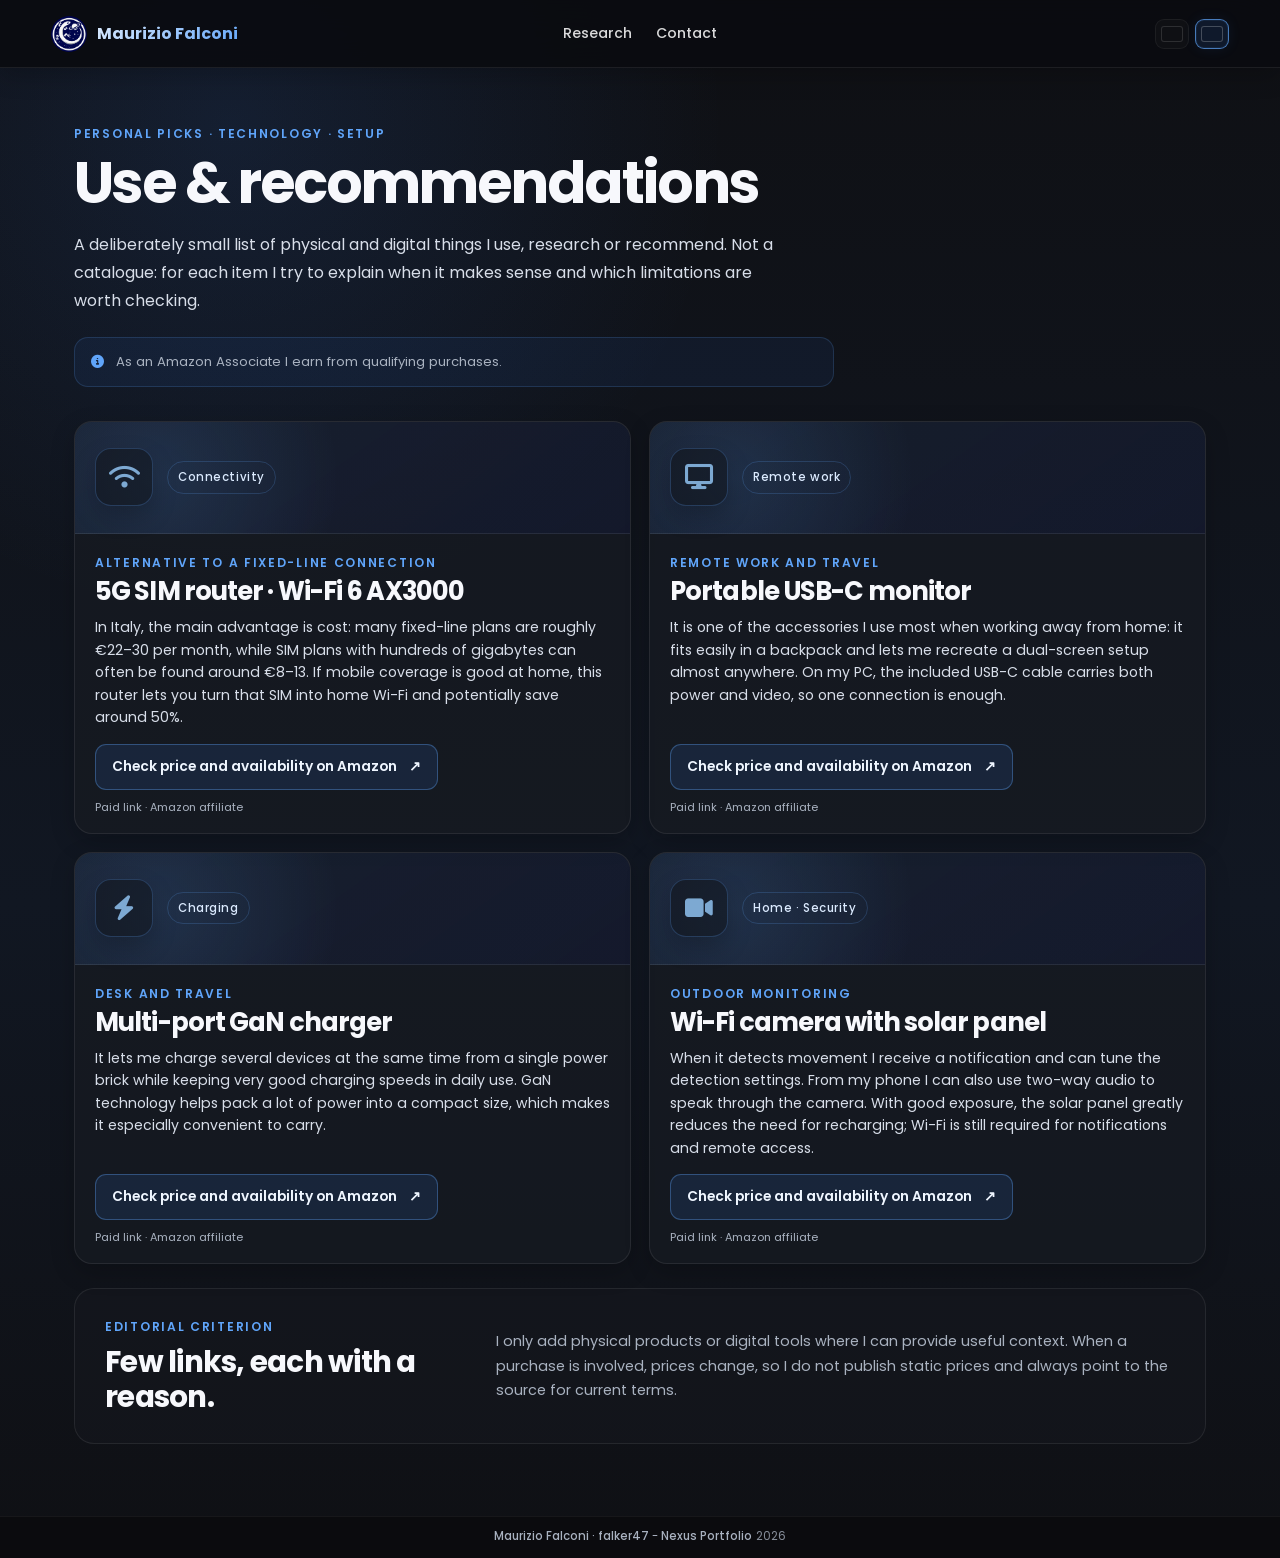
==== consigli.html @ a7da0119 "Simplify primary navigation in consigli.html" ====
<!doctype html>
<html lang="it">
  <head>
    <meta charset="UTF-8" />
    <meta name="viewport" content="width=device-width, initial-scale=1.0" />
    <title>Cosa utilizzo e consiglio — Maurizio Falconi (falker47)</title>
    <meta
      name="description"
      content="Una selezione personale di tecnologia e prodotti che trovo interessanti, con contesto, limiti e link affiliati Amazon quando indicato."
    />
    <meta name="author" content="Maurizio Falconi (falker47)" />
    <link rel="canonical" href="https://falker47.github.io/Nexus-portfolio/consigli.html" />

    <link rel="stylesheet" href="style.css?v=20261003-footer-centered-v2" />
    <link rel="stylesheet" href="consigli.css?v=20261001-copy-compact-v3" />

    <link
      href="https://i.postimg.cc/rmCxjswj/main-falker-logo-gecko-transparent-minimal.png"
      rel="icon"
    />

    <meta property="og:type" content="website" />
    <meta property="og:site_name" content="Nexus Portfolio" />
    <meta property="og:title" content="Cosa utilizzo e consiglio — Maurizio Falconi (falker47)" />
    <meta
      property="og:description"
      content="Una piccola selezione personale di tecnologia e prodotti, con il contesto per capire quando hanno senso."
    />
    <meta property="og:url" content="https://falker47.github.io/Nexus-portfolio/consigli.html" />
    <meta
      property="og:image"
      content="https://i.postimg.cc/KY9JyDdC/main-falker-logo-gecko-circle-night-blue-2.png"
    />
    <meta name="twitter:card" content="summary_large_image" />
    <meta name="twitter:title" content="Uso & consiglio — Maurizio Falconi (falker47)" />
    <meta
      name="twitter:description"
      content="Una piccola selezione personale di tecnologia e prodotti, con il contesto per capire quando hanno senso."
    />
    <meta
      name="twitter:image"
      content="https://i.postimg.cc/KY9JyDdC/main-falker-logo-gecko-circle-night-blue-2.png"
    />

    <link rel="preconnect" href="https://fonts.googleapis.com" />
    <link rel="preconnect" href="https://fonts.gstatic.com" crossorigin />
    <link
      href="https://fonts.googleapis.com/css2?family=Poppins:ital,wght@0,300;0,400;0,500;0,600;1,400&display=swap"
      rel="stylesheet"
    />
    <link
      rel="stylesheet"
      href="https://cdnjs.cloudflare.com/ajax/libs/font-awesome/6.4.0/css/all.min.css"
      crossorigin="anonymous"
      referrerpolicy="no-referrer"
    />
  </head>

  <body class="recommendations-page">
    <div class="scroll-progress"></div>

    <nav class="navbar" aria-label="Navigazione principale">
      <a class="logo" href="index.html#hero" aria-label="Maurizio Falconi — Home">
        <img src="assets/branding/falkerlogo.png" alt="" class="logo-img" />
        <span>Maurizio Falconi</span>
      </a>

      <ul class="nav-links" id="primary-nav">
        <li><a href="research.html" data-i18n="navResearch">Ricerca</a></li>
        <li><a href="index.html#contact" data-i18n="navContact">Contatti</a></li>
      </ul>

      <div class="nav-actions">
        <div class="language-toggle" role="group" aria-label="Language selection">
          <button
            class="lang-option"
            type="button"
            data-lang="it"
            aria-label="Italiano"
            aria-pressed="true"
            title="Italiano"
          >
            <span class="lang-flag lang-flag--it" aria-hidden="true"></span>
          </button>
          <button
            class="lang-option"
            type="button"
            data-lang="en"
            aria-label="English"
            aria-pressed="false"
            title="English"
          >
            <span class="lang-flag lang-flag--en" aria-hidden="true"></span>
          </button>
        </div>

        <button
          class="nav-toggle"
          type="button"
          aria-label="Apri menu"
          aria-controls="primary-nav"
          aria-expanded="false"
        >
          <span></span>
          <span></span>
          <span></span>
        </button>
      </div>
    </nav>

    <main class="recommendations-main">
      <section class="recommendations-intro" aria-labelledby="recommendations-title">
        <p class="recommendations-kicker" data-i18n="recommendationsKicker">
          Scelte personali · Tecnologia · Setup
        </p>
        <h1 id="recommendations-title" data-i18n="recommendationsTitle">Cosa utilizzo e consiglio</h1>
        <p data-i18n="recommendationsIntro">
          Una lista volutamente piccola di cose fisiche e digitali che uso, studio o consiglio.
          Non un catalogo: per ogni elemento provo a spiegare quando ha senso e quali limiti controllare.
        </p>
      </section>

      <aside class="affiliate-disclosure" aria-label="Informativa affiliazione">
        <i class="fas fa-circle-info" aria-hidden="true"></i>
        <p data-i18n="recommendationsDisclosure">
          In qualità di Affiliato Amazon io ricevo un guadagno dagli acquisti idonei.
        </p>
      </aside>

      <section class="recommendations-list" aria-label="Prodotti consigliati">
        <article class="recommendation-card">
          <div class="recommendation-visual" aria-hidden="true">
            <div class="recommendation-visual-icon">
              <i class="fas fa-wifi"></i>
            </div>
            <span class="recommendation-category" data-i18n="recommendationsCategoryConnectivity">
              Connettività
            </span>
          </div>

          <div class="recommendation-content">
            <p class="recommendation-eyebrow" data-i18n="recommendationsRouterEyebrow">
              Alternativa alla linea fissa
            </p>
            <h2 data-i18n="recommendationsRouterTitle">Router 5G con SIM · Wi-Fi 6 AX3000</h2>
            <p class="recommendation-summary" data-i18n="recommendationsRouterSummary">
              In Italia il vantaggio principale è economico: molte offerte di rete fissa stanno nell'ordine
              di 22–30 € al mese, mentre SIM con centinaia di GB si trovano spesso intorno a 8–13 €.
              Se hai una buona copertura mobile in casa, questo router ti permette di trasformare quella SIM
              in Wi-Fi domestico e puntare a un risparmio nell'ordine del 50%.
            </p>

            <div class="recommendation-actions">
              <a class="recommendation-cta" href="https://link.amazon/B01Um942w" target="_blank" rel="sponsored noopener noreferrer">
                <span data-i18n="recommendationsAmazonCta">Controlla prezzo e disponibilità su Amazon</span>
                <span aria-hidden="true">↗</span>
              </a>
              <span class="affiliate-label" data-i18n="recommendationsAffiliateLabel">Link a pagamento · affiliazione Amazon</span>
            </div>
          </div>
        </article>

        <article class="recommendation-card">
          <div class="recommendation-visual" aria-hidden="true">
            <div class="recommendation-visual-icon">
              <i class="fas fa-display"></i>
            </div>
            <span class="recommendation-category" data-i18n="recommendationsCategorySmartWorking">
              Smart working
            </span>
          </div>

          <div class="recommendation-content">
            <p class="recommendation-eyebrow" data-i18n="recommendationsMonitorEyebrow">
              Smart working e viaggi
            </p>
            <h2 data-i18n="recommendationsMonitorTitle">Monitor portatile USB-C</h2>
            <p class="recommendation-summary" data-i18n="recommendationsMonitorSummary">
              È uno degli accessori che uso di più quando lavoro fuori casa: entra facilmente nello zaino
              e permette di ricreare un setup a doppio schermo quasi ovunque. Sul mio PC il cavo USB-C
              incluso porta insieme alimentazione e segnale video, quindi basta un solo collegamento.
            </p>

            <div class="recommendation-actions">
              <a class="recommendation-cta" href="https://link.amazon/B0cuqIZyw" target="_blank" rel="sponsored noopener noreferrer">
                <span data-i18n="recommendationsAmazonCta">Controlla prezzo e disponibilità su Amazon</span>
                <span aria-hidden="true">↗</span>
              </a>
              <span class="affiliate-label" data-i18n="recommendationsAffiliateLabel">Link a pagamento · affiliazione Amazon</span>
            </div>
          </div>
        </article>

        <article class="recommendation-card">
          <div class="recommendation-visual" aria-hidden="true">
            <div class="recommendation-visual-icon">
              <i class="fas fa-bolt"></i>
            </div>
            <span class="recommendation-category" data-i18n="recommendationsCategoryCharging">
              Ricarica
            </span>
          </div>

          <div class="recommendation-content">
            <p class="recommendation-eyebrow" data-i18n="recommendationsChargerEyebrow">
              Scrivania e viaggi
            </p>
            <h2 data-i18n="recommendationsChargerTitle">Caricatore multiplo GaN</h2>
            <p class="recommendation-summary" data-i18n="recommendationsChargerSummary">
              Mi permette di caricare più dispositivi contemporaneamente con un solo alimentatore e,
              nell'uso quotidiano, mantiene velocità di ricarica molto buone. La tecnologia GaN aiuta
              a concentrare molta potenza in dimensioni contenute, quindi è particolarmente comodo da portare.
            </p>

            <div class="recommendation-actions">
              <a class="recommendation-cta" href="https://link.amazon/B04ikrTOS" target="_blank" rel="sponsored noopener noreferrer">
                <span data-i18n="recommendationsAmazonCta">Controlla prezzo e disponibilità su Amazon</span>
                <span aria-hidden="true">↗</span>
              </a>
              <span class="affiliate-label" data-i18n="recommendationsAffiliateLabel">Link a pagamento · affiliazione Amazon</span>
            </div>
          </div>
        </article>

        <article class="recommendation-card">
          <div class="recommendation-visual" aria-hidden="true">
            <div class="recommendation-visual-icon">
              <i class="fas fa-video"></i>
            </div>
            <span class="recommendation-category" data-i18n="recommendationsCategoryHomeSecurity">
              Casa · Sicurezza
            </span>
          </div>

          <div class="recommendation-content">
            <p class="recommendation-eyebrow" data-i18n="recommendationsCameraEyebrow">
              Monitoraggio esterno
            </p>
            <h2 data-i18n="recommendationsCameraTitle">Telecamera Wi-Fi con pannello solare</h2>
            <p class="recommendation-summary" data-i18n="recommendationsCameraSummary">
              Al rilevamento di un movimento ricevo una notifica e posso configurare i parametri di rilevazione.
              Dallo smartphone posso anche usare l'audio bidirezionale per parlare attraverso la telecamera.
              Con buona esposizione, il pannello solare riduce molto la necessità di ricariche; per notifiche
              e controllo remoto serve comunque il Wi-Fi.
            </p>

            <div class="recommendation-actions">
              <a class="recommendation-cta" href="https://link.amazon/B0h5EUEl1" target="_blank" rel="sponsored noopener noreferrer">
                <span data-i18n="recommendationsAmazonCta">Controlla prezzo e disponibilità su Amazon</span>
                <span aria-hidden="true">↗</span>
              </a>
              <span class="affiliate-label" data-i18n="recommendationsAffiliateLabel">Link a pagamento · affiliazione Amazon</span>
            </div>
          </div>
        </article>
      </section>

      <section class="recommendations-principles" aria-labelledby="principles-title">
        <div>
          <p class="recommendations-kicker" data-i18n="recommendationsPrinciplesKicker">
            Criterio editoriale
          </p>
          <h2 id="principles-title" data-i18n="recommendationsPrinciplesTitle">
            Pochi link, con un motivo.
          </h2>
        </div>
        <p data-i18n="recommendationsPrinciplesText">
          Inserisco qui solo prodotti fisici o strumenti digitali sui quali posso aggiungere un contesto utile.
          Quando si tratta di acquisti, i prezzi cambiano: per questo non pubblico prezzi statici e rimando
          sempre alla fonte per condizioni aggiornate.
        </p>
      </section>
    </main>

    <!-- Footer -->
    <!-- Footer -->
    <footer class="site-footer">
      <p>
        <a href="https://falker47.github.io/" rel="author">
          <span data-i18n="footerName">Maurizio Falconi</span> · falker47
        </a>
        <span class="footer-separator" aria-hidden="true">&nbsp;-&nbsp;</span>
        <a href="https://falker47.github.io/Nexus-portfolio/">Nexus Portfolio</a>
        <span id="currentYear"></span>
      </p>
    </footer>

    <button class="back-to-top" aria-label="Torna su">
      <i class="fas fa-arrow-up"></i>
    </button>

    <script src="js/translations.js?v=20261001-router-savings-v4"></script>
    <script src="script.js?v=20261003-shared-language-v1"></script>
  </body>
</html>
---- style.css ----
/* ===== Design System Variables ===== */
:root {
  /* Brand */
  --brand-navy: #101a6b;
  --primary: #3b82f6;
  --primary-light: #60a5fa;
  --primary-soft: #93c5fd;
  --primary-dark: #101a6b;
  --accent: #93c5fd;

  /* Surfaces */
  --bg-dark: #0f1014;
  --bg-card: #171a21;
  --bg-card-hover: #202630;
  --bg-elevated: #141820;
  --bg-soft: #1b2029;
  --border-subtle: rgba(255, 255, 255, 0.08);
  --border-accent: rgba(59, 130, 246, 0.22);

  /* Type */
  --text-light: #f7f8fc;
  --text-body: #d8dee9;
  --text-muted: #a9b2c0;
  --font-size-display: clamp(2.4rem, 5vw, 3.6rem);
  --font-size-section-title: clamp(2.05rem, 3.6vw, 2.6rem);
  --font-size-body: 1rem;
  --font-size-small: 0.88rem;

  /* Layout */
  --content-max: 1180px;
  --section-space-y: clamp(48px, 6vw, 72px);
  --section-space-x: clamp(16px, 3vw, 24px);
  --radius-sm: 8px;
  --radius-md: 14px;
  --radius-lg: 20px;

  /* Depth */
  --shadow-sm: 0 8px 24px rgba(0, 0, 0, 0.2);
  --shadow-lg: 0 18px 50px rgba(0, 0, 0, 0.28);
  --glow-accent: 0 12px 34px rgba(59, 130, 246, 0.24);

  --transition-base: 0.25s ease;
  --transition-smooth: 0.35s cubic-bezier(0.4, 0, 0.2, 1);
}

/* Reset di base */
* {
  margin: 0;
  padding: 0;
  box-sizing: border-box;
}

html {
  scroll-behavior: smooth;
}

body {
  font-family: "Poppins", sans-serif;
  font-size: var(--font-size-body);
  line-height: 1.6;
  background: var(--bg-dark);
  color: var(--text-body);
  overflow-x: hidden;
}

a {
  text-decoration: none;
  color: inherit;
}

/* ===== Scroll Progress Bar ===== */
.scroll-progress {
  position: fixed;
  top: 0;
  left: 0;
  width: 0%;
  height: 3px;
  background: linear-gradient(90deg, var(--primary), var(--accent));
  z-index: 9999;
  transition: width 0.1s linear;
}

/* ===== Back to Top Button ===== */
.back-to-top {
  position: fixed;
  bottom: 30px;
  right: 30px;
  width: 50px;
  height: 50px;
  background: linear-gradient(135deg, #294a78, #355f8f);
  border: none;
  border-radius: 50%;
  color: white;
  font-size: 1.5rem;
  cursor: pointer;
  opacity: 0;
  visibility: hidden;
  transform: translateY(20px);
  transition: all var(--transition-smooth);
  z-index: 1000;
  box-shadow: var(--shadow-lg);
}

.back-to-top.visible {
  opacity: 1;
  visibility: visible;
  transform: translateY(0);
}

.back-to-top:hover {
  transform: translateY(-5px) scale(1.1);
  box-shadow: 0 12px 34px rgba(53, 95, 143, 0.38);
}

/* ===== Navbar with Glassmorphism ===== */
.navbar {
  width: 100%;
  display: flex;
  align-items: center;
  padding: 15px 30px;
  background: rgba(10, 10, 10, 0.85);
  backdrop-filter: blur(25px);
  -webkit-backdrop-filter: blur(25px);
  border-bottom: 1px solid rgba(59, 130, 246, 0.2);
  box-shadow: 0 4px 30px rgba(0, 0, 0, 0.3);
  position: fixed;
  z-index: 1000;
  transition: all var(--transition-base);
}

.navbar .logo {
  flex: 0 0 auto;
  margin-right: 30px;
  font-size: 1.3rem;
  font-weight: 700;
  background: linear-gradient(135deg, #fff, var(--primary-light));
  -webkit-background-clip: text;
  background-clip: text;
  -webkit-text-fill-color: transparent;
  display: flex;
  align-items: center;
  gap: 10px;
}

.navbar ul {
  flex: 1;
  list-style: none;
  display: flex;
  justify-content: center;
  gap: 8px;
}

.navbar ul li {
  margin: 0 8px;
}

.navbar ul li a {
  color: rgba(255, 255, 255, 0.85);
  font-weight: 500;
  font-size: 0.95rem;
  padding: 8px 12px;
  border-radius: 8px;
  transition: all 0.3s ease;
  position: relative;
}

.navbar ul li a::after {
  content: "";
  position: absolute;
  bottom: 0;
  left: 50%;
  width: 0;
  height: 2px;
  background: var(--primary);
  transition: all 0.3s ease;
  transform: translateX(-50%);
}

.navbar ul li a:hover {
  color: #fff;
  background: rgba(59, 130, 246, 0.1);
}

.navbar ul li a:hover::after {
  width: 60%;
}

/* ===== Hero Section Enhanced ===== */
.hero {
  position: relative;
  height: 100vh;
  overflow: hidden;
  /* Poster come sfondo immediato mentre il video carica */
  background: url("assets/hero/poster.webp") center center / cover no-repeat;
  background-color: #121212;
  /* Fallback color */
  z-index: 0;
}

#hero-video {
  position: absolute;
  top: 50%;
  left: 50%;
  min-width: 100%;
  min-height: 100%;
  width: auto;
  height: auto;
  transform: translate(-50%, -50%);
  z-index: 1;
  transition: opacity 0.5s ease;
}

#hero-video.video-loading {
  opacity: 0;
}

#hero-video.video-fading {
  opacity: 0.7;
}

.hero-overlay {
  position: absolute;
  top: 0;
  left: 0;
  width: 100%;
  height: 100%;
  background: rgba(0, 0, 0, 0.5);
  /* Filtro scuro */
  z-index: 2;
  /* Overlay sopra il video */
}

.hero-content {
  margin-top: 20px;
  position: relative;
  z-index: 3;
  display: flex;
  flex-direction: column;
  justify-content: center;
  align-items: center;
  text-align: center;
  height: 100%;
  color: #fff;
  padding: 0 20px;
}

.hero-card {
  background: rgba(0, 0, 0, 0.75);
  padding: 5px 40px;
  padding-bottom: 30px;
  border-radius: 10px;
  display: flex;
  flex-direction: column;
  align-items: center;
  text-align: center;
  box-shadow: 0 4px 8px rgba(0, 0, 0, 0.3);
  max-width: 80%;
  margin: 0 auto;
}

.hero h1 {
  font-size: 3rem;
  margin-bottom: 20px;
}

.hero p {
  font-size: 1.2rem;
  max-width: 600px;
  margin-bottom: 30px;
}

/* Sezione About Me - Enhanced */
.about {
  padding: 80px 20px;
  background: linear-gradient(135deg, #050505, #10182a);
  display: flex;
  justify-content: center;
  align-items: center;
}

.about-card {
  background: rgba(8, 8, 12, 0.9);
  backdrop-filter: blur(20px);
  border: 1px solid rgba(59, 130, 246, 0.15);
  border-radius: 20px;
  padding: 50px 40px;
  max-width: 700px;
  text-align: center;
  position: relative;
  overflow: hidden;
}

/* Animated gradient border */
.about-card::before {
  content: "";
  position: absolute;
  inset: -2px;
  background: linear-gradient(
    135deg,
    var(--primary),
    var(--accent),
    var(--primary)
  );
  background-size: 200% 200%;
  animation: gradientShift 4s ease infinite;
  border-radius: 22px;
  z-index: -1;
  opacity: 0.3;
}

/* Profile Photo */
.about-photo {
  width: 150px;
  height: 150px;
  border-radius: 50%;
  object-fit: cover;
  border: 3px solid rgba(59, 130, 246, 0.5);
  box-shadow: 0 0 30px rgba(59, 130, 246, 0.3);
  margin-bottom: 25px;
  transition: all 0.4s ease;
}

.about-photo:hover {
  transform: scale(1.05);
  box-shadow: 0 0 50px rgba(59, 130, 246, 0.5);
  border-color: var(--accent);
}

.about-card h2 {
  font-size: 2.2rem;
  margin-bottom: 25px;
  color: #fff;
}

.about-content p {
  font-size: 1.1rem;
  line-height: 1.8;
  color: var(--text-muted);
  margin-bottom: 15px;
}

.about-quote {
  font-style: italic;
  position: relative;
  padding: 20px 30px;
  background: rgba(59, 130, 246, 0.05);
  border-left: 3px solid var(--primary);
  border-radius: 0 10px 10px 0;
  margin: 25px 0 !important;
}

.about-cta {
  font-size: 1.3rem !important;
  font-weight: 600;
  color: var(--text-light) !important;
  margin-top: 20px !important;
}

/* Contact section: return to the darker alternating surface after Certifications. */
.contact {
  padding: 30px 20px 44px;
  background: linear-gradient(180deg, #0f1014 0%, #111722 100%);
  border-top: 1px solid rgba(255, 255, 255, 0.035);
  color: #ddd;
  text-align: center;
}

/* Sezione Progetti */
.projects {
  padding: 60px 20px;
  max-width: 1200px;
  margin: 0 auto;
}

.projects h2 {
  text-align: center;
  margin-bottom: 40px;
  font-size: 3.5rem;
  color: #fff;
}

.project-grid {
  display: grid;
  grid-template-columns: repeat(auto-fit, minmax(280px, 1fr));
  gap: 30px;
}

.project-card {
  background: var(--bg-card);
  border: 1px solid rgba(59, 130, 246, 0.1);
  border-radius: 10px;
  overflow: hidden;
  box-shadow: 0 4px 8px rgba(0, 0, 0, 0.3);
  transition: all 0.4s ease-out;
  display: flex;
  flex-direction: column;
  justify-content: space-between;
  height: 100%;
  position: relative;
}

.project-card:hover {
  transform: translateY(-10px);
  box-shadow: var(--shadow-lg);
  border-color: rgba(59, 130, 246, 0.3);
}

.project-card img {
  width: 100%;
  height: auto;
  aspect-ratio: 3/2;
  /* Proporzione compatibile con 1152 × 768 */
  object-fit: contain;
}

.project-card .card-content {
  padding: 20px;
  color: #ddd;
}

.project-card .card-content h3 {
  margin-bottom: 10px;
}

.project-card .card-content p {
  font-size: 0.9rem;
  margin-bottom: 15px;
}

.project-card .card-content a {
  display: inline-block;
  background: #2563eb;
  color: #fff;
  padding: 8px 15px;
  border-radius: 5px;
  font-weight: 500;
  transition: background 0.3s ease;
}

.project-card .card-content a:hover {
  background: #60a5fa;
}

.contact h2 {
  font-size: 2.5rem;
  margin-bottom: 40px;
}

.contact-mail-container {
  display: flex;
  justify-content: center;
  margin-bottom: 18px;
}

.contact-mail {
  display: inline-flex;
  align-items: center;
  gap: 10px;
  margin: 5px;
  background: linear-gradient(135deg, #294a78, #355f8f);
  border: 1px solid rgba(147, 197, 253, 0.16);
  padding: 20px 30px;
  border-radius: 40px;
  font-size: 1.1rem;
  font-weight: 600;
  text-decoration: none;
  color: #fff;
  transition:
    background 0.3s ease,
    transform 0.3s ease;
}

.contact-mail i {
  font-size: 1.8rem;
}

.contact-mail:hover {
  background: linear-gradient(135deg, #355f8f, #4778a7);
  transform: scale(1.03);
}

.contact-recommendations-container {
  display: flex;
  justify-content: center;
  margin: 18px 0 0;
}

.contact-recommendations {
  display: inline-flex;
  align-items: center;
  gap: 9px;
  min-height: 40px;
  padding: 8px 14px;
  border: 1px solid rgba(147, 197, 253, 0.18);
  border-radius: 999px;
  background: rgba(53, 95, 143, 0.16);
  color: #dbeafe;
  font-size: 0.82rem;
  font-weight: 500;
  transition:
    background 0.25s ease,
    border-color 0.25s ease,
    transform 0.25s ease;
}

.contact-recommendations i {
  color: #93b7dc;
  font-size: 0.9rem;
}

.contact-recommendations:hover {
  transform: translateY(-1px);
  border-color: rgba(147, 197, 253, 0.32);
  background: rgba(53, 95, 143, 0.24);
}

.contact-socials {
  display: flex;
  flex-wrap: wrap;
  justify-content: center;
  gap: 20px;
}

.contact-social {
  display: inline-flex;
  align-items: center;
  justify-content: center;
  background: rgba(255, 255, 255, 0.1);
  padding: 15px;
  border-radius: 50%;
  text-decoration: none;
  color: #fff;
  transition:
    background 0.3s ease,
    transform 0.3s ease;
  font-size: 1.8rem;
}

.contact-social:hover {
  background: rgba(255, 255, 255, 0.2);
  transform: scale(1.1);
}

/* Footer */
footer {
  text-align: center;
  padding: 20px;
  background: #222;
  color: #bbb;
}

/* Logo immagine circolare */
.logo-img {
  width: 50px;
  height: 50px;
  border-radius: 50%;
  object-fit: cover;
  margin-right: 10px;
  vertical-align: middle;
}


@media (max-width: 768px) {
  .hero h1 {
    font-size: 2.5rem;
  }
}

.project-card .card-content {
  flex-grow: 1;
  display: flex;
  flex-direction: column;
  justify-content: space-between;
}

.button-row {
  display: flex !important;
  gap: 10px !important;
  /* Spazio orizzontale tra i due bottoni */
  margin-top: 10px !important;
}

/* Se vuoi uniformare lo stile dei bottoni, puoi aggiungere regole extra */
.button-row a {
  display: inline-flex !important;
  flex: 1 !important;
  /* Entrambi i link occuperanno la stessa larghezza */
  align-items: center !important;
  justify-content: space-between !important;
  /* Testo a sinistra, icona a destra */
  column-gap: 8px !important;
}

.button-row .button-icon {
  flex: 0 0 auto;
}

footer a {
  color: #fff;
  text-decoration: none;
  transition: color 0.3s ease;
}

footer a:hover {
  color: rgb(96, 165, 250);
  /* Hover: blu */
}


/* ===== Language selector ===== */
.language-toggle {
  flex: none !important;
  display: flex;
  align-items: center;
  justify-content: center;
  gap: 6px;
  margin: 0 !important;
}

.lang-option {
  width: 34px;
  height: 30px;
  padding: 0;
  display: inline-flex;
  align-items: center;
  justify-content: center;
  border: 1px solid rgba(255, 255, 255, 0.1);
  border-radius: 9px;
  background: rgba(255, 255, 255, 0.035);
  opacity: 0.58;
  cursor: pointer;
  transition:
    opacity var(--transition-base),
    border-color var(--transition-base),
    background var(--transition-base),
    box-shadow var(--transition-base),
    transform var(--transition-base);
}

.lang-option:hover {
  opacity: 0.9;
  border-color: rgba(96, 165, 250, 0.3);
  background: rgba(59, 130, 246, 0.07);
}

.lang-option[aria-pressed="true"] {
  opacity: 1;
  border-color: rgba(96, 165, 250, 0.7);
  background: rgba(59, 130, 246, 0.12);
  box-shadow:
    inset 0 0 0 1px rgba(96, 165, 250, 0.08),
    0 0 14px rgba(59, 130, 246, 0.09);
}

.lang-option:active {
  transform: scale(0.96);
}

.lang-option:focus-visible {
  outline: 2px solid var(--primary-light);
  outline-offset: 2px;
}

.lang-flag {
  width: 20px;
  height: 14px;
  display: block;
  border-radius: 2px;
  background-position: center;
  background-repeat: no-repeat;
  background-size: cover;
  box-shadow: 0 0 0 1px rgba(255, 255, 255, 0.22);
}

.lang-flag--it {
  background-image: url("https://flagcdn.com/h20/it.png");
}

.lang-flag--en {
  background-image: url("https://flagcdn.com/h20/gb.png");
}

/* Sezione Certificazioni */
.certifications {
  padding: 48px 20px 68px;
  background: linear-gradient(180deg, var(--bg-elevated), #151a24);
  color: #ddd;
  text-align: center;
}

.certifications-container {
  max-width: 1240px;
  margin: 0 auto;
}

.certifications h2 {
  font-size: 2.5rem;
  margin-bottom: 28px;
  color: #fff;
}

.certification-list {
  display: grid;
  grid-template-columns: repeat(4, minmax(0, 1fr));
  gap: 24px;
  width: 100%;
  align-items: stretch;
}

.certification-item {
  min-width: 0;
}

.certification-item.is-collapsed {
  display: none;
}

.certification-card {
  height: 100%;
  min-width: 0;
  overflow: hidden;
  display: flex;
  flex-direction: column;
  align-items: stretch;
  background: var(--bg-card);
  border: 1px solid var(--border-subtle);
  border-radius: 14px;
  box-shadow: var(--shadow-sm);
  transition:
    transform 0.25s ease,
    box-shadow 0.25s ease,
    border-color 0.25s ease;
}

.certification-card:hover {
  transform: translateY(-4px);
  border-color: rgba(96, 165, 250, 0.35);
  box-shadow: var(--glow-accent);
}

.cert-thumb-link {
  display: flex;
  width: 100%;
  aspect-ratio: 4 / 3;
  align-items: center;
  justify-content: center;
  overflow: hidden;
  background: #fff;
}

.cert-thumb {
  width: 100%;
  height: 100%;
  object-fit: contain;
  cursor: zoom-in;
  transition: transform 0.25s ease;
}

.cert-thumb-link:hover .cert-thumb {
  transform: scale(1.015);
}

.cert-info {
  flex: 1;
  padding: 14px 16px 16px;
  text-align: center;
}

.cert-info h3 {
  margin: 0 0 8px;
  min-height: 2.7em;
  display: -webkit-box;
  overflow: hidden;
  -webkit-box-orient: vertical;
  -webkit-line-clamp: 2;
  font-size: 1rem;
  line-height: 1.35;
}

.cert-info p {
  margin: 0;
  color: var(--text-muted);
  font-size: 0.84rem;
  line-height: 1.35;
}

/* Boundary reveal V5: keep the lightweight seam-anchored control,
   with a more visible arrow and slightly more breathing room above the boundary. */
.projects,
.certifications {
  position: relative;
}

.section-toggle-wrap {
  position: absolute;
  z-index: 8;
  isolation: isolate;
  left: 0;
  right: 0;
  bottom: 0;
  height: 0;
  pointer-events: none;
}

.section-toggle-wrap[hidden] {
  display: none !important;
}

/* The veil is darkest exactly at the background transition and dissolves upward. */
.section-toggle-wrap::before {
  content: "";
  position: absolute;
  z-index: 0;
  left: 50%;
  bottom: 0;
  width: 100vw;
  height: 86px;
  transform: translateX(-50%);
  background: linear-gradient(
    to top,
    rgba(0, 0, 0, 0.58) 0%,
    rgba(0, 0, 0, 0.42) 24%,
    rgba(0, 0, 0, 0.20) 52%,
    rgba(0, 0, 0, 0.07) 72%,
    rgba(0, 0, 0, 0) 100%
  );
  pointer-events: none;
  transition: opacity 0.25s ease;
}

/* Reintroduce the softer, original-style central shadow without detaching it
   from the seam: the radial origin is the section boundary itself. */
.section-toggle-wrap::after {
  content: "";
  position: absolute;
  z-index: 0;
  left: 50%;
  bottom: 0;
  width: min(92vw, 560px);
  height: 76px;
  transform: translateX(-50%);
  background: radial-gradient(
    ellipse at center bottom,
    rgba(0, 0, 0, 0.58) 0%,
    rgba(0, 0, 0, 0.40) 30%,
    rgba(0, 0, 0, 0.18) 56%,
    rgba(0, 0, 0, 0) 80%
  );
  filter: blur(10px);
  pointer-events: none;
  transition: opacity 0.25s ease;
}

.section-toggle-wrap.is-expanded::before,
.section-toggle-wrap.is-expanded::after {
  opacity: 0.62;
}

/* Keep the control visually close to the pre-chat version:
   no pill, no border, no filled background. It floats just above the seam. */
.section-toggle {
  position: absolute;
  z-index: 2;
  left: 50%;
  bottom: -10px;
  transform: translateX(-50%);
  pointer-events: auto;
  display: inline-flex;
  flex-direction: column;
  align-items: center;
  justify-content: center;
  gap: 5px;
  min-height: 52px;
  padding: 5px 18px 1px;
  border: 0;
  border-radius: 0;
  background: transparent;
  color: rgba(247, 248, 252, 0.9);
  font: inherit;
  font-size: 0.82rem;
  font-weight: 500;
  line-height: 1.15;
  white-space: nowrap;
  cursor: pointer;
  box-shadow: none;
  text-shadow: 0 2px 14px rgba(0, 0, 0, 0.78);
  transition:
    color 0.2s ease,
    opacity 0.2s ease,
    transform 0.2s ease;
}

.section-toggle:hover {
  background: transparent;
  color: #fff;
  transform: translateX(-50%) translateY(-1px);
  box-shadow: none;
}

.section-toggle:active {
  transform: translateX(-50%) translateY(1px);
}

.section-toggle-label {
  position: relative;
}

.section-toggle-label::after {
  content: "";
  position: absolute;
  left: 50%;
  right: 50%;
  bottom: -3px;
  height: 1px;
  background: rgba(147, 197, 253, 0.82);
  transition:
    left 0.2s ease,
    right 0.2s ease;
}

.section-toggle:hover .section-toggle-label::after {
  left: 0;
  right: 0;
}

.section-toggle:focus-visible {
  outline: 2px solid var(--primary-light);
  outline-offset: 4px;
  border-radius: 8px;
}

.section-toggle i {
  width: 28px;
  height: 20px;
  display: inline-flex;
  align-items: center;
  justify-content: center;
  flex: 0 0 auto;
  margin-top: 1px;
  color: var(--primary-light);
  font-size: 1.12rem;
  line-height: 1;
  filter: drop-shadow(0 3px 10px rgba(0, 0, 0, 0.82));
  animation: reveal-arrow-nudge 1.9s ease-in-out infinite;
  transition:
    transform 0.25s ease,
    color 0.2s ease;
}

.section-toggle.is-expanded {
  color: var(--text-muted);
  text-shadow: none;
}

.section-toggle.is-expanded i {
  transform: rotate(180deg);
  animation: none;
  filter: none;
}

.section-toggle.is-expanded:hover {
  color: var(--primary-light);
}

@keyframes reveal-arrow-nudge {
  0%,
  100% {
    transform: translateY(0);
  }

  50% {
    transform: translateY(3px);
  }
}

@media (prefers-reduced-motion: reduce) {
  .section-toggle i {
    animation: none;
  }
}

@media (max-width: 899px) {
  .certification-list {
    grid-template-columns: repeat(2, minmax(0, 1fr));
    gap: 18px;
  }
}

@media (max-width: 480px) {
  .certifications {
    padding: 44px 16px 68px;
  }

  .certification-list {
    gap: 12px;
  }

  .certification-card {
    border-radius: 12px;
  }

  .cert-info {
    padding: 10px 9px 12px;
  }

  .cert-info h3 {
    margin-bottom: 6px;
    min-height: 2.6em;
    font-size: 0.8rem;
    line-height: 1.3;
  }

  .cert-info p {
    font-size: 0.7rem;
  }

  .section-toggle-wrap::before {
    height: 74px;
  }

  .section-toggle-wrap::after {
    width: min(96vw, 500px);
    height: 66px;
    filter: blur(9px);
  }

  .section-toggle {
    bottom: -10px;
    min-height: 52px;
    padding: 5px 14px 1px;
    font-size: 0.78rem;
  }

  .section-toggle i {
    width: 29px;
    height: 22px;
    font-size: 1.16rem;
  }
}

/* Lightbox Styles */
.cert-modal {
  display: none;
  position: fixed;
  z-index: 2000;
  left: 0;
  top: 0;
  width: 100%;
  height: 100%;
  overflow: auto;
  background-color: rgba(0, 0, 0, 0.8);
}

.cert-modal-content {
  margin: auto;
  display: block;
  max-width: 90%;
  max-height: 90%;
  box-shadow: 0 4px 12px rgba(0, 0, 0, 0.5);
}

.cert-modal-close {
  position: absolute;
  top: 20px;
  right: 35px;
  color: #fff;
  font-size: 40px;
  cursor: pointer;
  transition: color 0.3s;
}

.cert-modal-close:hover {
  color: #bbb;
}

@media (max-width: 900px) {
  .navbar {
    flex-direction: column;
    padding: 10px 15px;
    gap: 8px;
  }

  .navbar .logo {
    width: 100%;
    text-align: center;
    font-size: 1.1rem;
    margin-bottom: 5px;
    justify-content: center;
  }

  .navbar .logo-img {
    width: 30px;
    height: 30px;
  }

  .navbar ul {
    flex-direction: row;
    flex-wrap: wrap;
    width: 100%;
    justify-content: center;
    gap: 4px;
    margin: 0;
  }

  .navbar ul li {
    margin: 0 2px;
  }

  .navbar ul li a {
    font-size: 0.8rem;
    padding: 6px 10px;
    border-radius: 6px;
  }

  .navbar ul li a::after {
    display: none;
    /* Hide underline animation on mobile */
  }

  .language-toggle {
    margin-top: 8px;
    margin-bottom: 0;
  }

  /* Hide "Home" on mobile */
  .navbar ul li:first-child {
    display: none;
  }

  .hero-card {
    margin: auto;
  }
}

/* ===== ENHANCED ANIMATIONS & EFFECTS ===== */

/* Animated Gradient Border for Hero Card */
@keyframes gradientBorder {
  0% {
    background-position: 0% 50%;
  }

  50% {
    background-position: 100% 50%;
  }

  100% {
    background-position: 0% 50%;
  }
}

.hero-card {
  position: relative;
  background: rgba(18, 18, 18, 0.9) !important;
  border: 2px solid transparent;
  background-clip: padding-box !important;
}

.hero-card::before {
  content: "";
  position: absolute;
  inset: -3px;
  z-index: -1;
  border-radius: 12px;
  background: linear-gradient(
    135deg,
    var(--primary),
    var(--accent),
    var(--primary-light),
    var(--primary)
  );
  background-size: 300% 300%;
  animation: gradientBorder 4s ease infinite;
  opacity: 0.8;
}

/* Hero Title Gradient Text */
.hero h1 {
  color: var(--text-light);
  background: linear-gradient(
    135deg,
    var(--text-light),
    var(--primary-light),
    var(--accent)
  );
  background-size: 200% auto;
  -webkit-background-clip: text;
  background-clip: text;
  -webkit-text-fill-color: transparent;
  animation: gradientText 3s ease infinite;
}

@keyframes gradientText {
  0%,
  100% {
    background-position: 0% center;
  }

  50% {
    background-position: 100% center;
  }
}

/* Enhanced Hero CTA Button */
.hero-card > a {
  background: linear-gradient(135deg, var(--primary), var(--accent)) !important;
  position: relative;
  overflow: hidden;
  transition: all var(--transition-smooth) !important;
}

.hero-card > a::before {
  content: "";
  position: absolute;
  top: 0;
  left: -100%;
  width: 100%;
  height: 100%;
  background: linear-gradient(
    90deg,
    transparent,
    rgba(255, 255, 255, 0.2),
    transparent
  );
  transition: left 0.5s ease;
}

.hero-card > a:hover::before {
  left: 100%;
}

.hero-card > a:hover {
  transform: translateY(-3px);
  box-shadow: 0 8px 25px rgba(59, 130, 246, 0.4);
}


/* ===== ENHANCED PROJECT CARDS ===== */

/* Image Container with Overlay */
.project-card .img-container {
  position: relative;
  overflow: hidden;
}

.project-card .img-overlay {
  position: absolute;
  inset: 0;
  background: linear-gradient(
    135deg,
    rgba(59, 130, 246, 0.8),
    rgba(147, 197, 253, 0.8)
  );
  display: flex;
  align-items: center;
  justify-content: center;
  opacity: 0;
  transition:
    opacity 0.4s ease-out,
    transform 0.4s ease-out;
}

.project-card:hover .img-overlay {
  opacity: 1;
}

.project-card .img-overlay i {
  font-size: 3rem;
  color: white;
  transform: scale(0.5);
  transition: transform var(--transition-smooth);
}

.project-card:hover .img-overlay i {
  transform: scale(1);
}

/* Tech Tags with Category Colors */
.tech-tags {
  display: flex;
  flex-wrap: wrap;
  gap: 6px;
  margin-bottom: 12px;
}

.tech-tag {
  padding: 4px 10px;
  border-radius: 20px;
  font-size: 0.75rem;
  font-weight: 500;
  display: inline-flex;
  align-items: center;
  gap: 4px;
}

/* Category: App - Cyan */
.tech-tag.app,
.tech-tag.product,
.tech-tag.webapp {
  background: rgba(6, 182, 212, 0.2);
  color: #22d3ee;
  border: 1px solid rgba(6, 182, 212, 0.4);
}

/* Category: Game - Red */
.tech-tag.game {
  background: rgba(239, 68, 68, 0.18);
  color: #f87171;
  border: 1px solid rgba(239, 68, 68, 0.42);
}

/* Category: Desktop - Blue */
.tech-tag.desktop {
  background: rgba(59, 130, 246, 0.2);
  color: #60a5fa;
  border: 1px solid rgba(59, 130, 246, 0.4);
}

/* Category: Utility - Green */
.tech-tag.utility,
.tech-tag.tool {
  background: rgba(34, 197, 94, 0.18);
  color: #4ade80;
  border: 1px solid rgba(34, 197, 94, 0.42);
}

/* Category: Research - Yellow */
.tech-tag.research {
  background: rgba(234, 179, 8, 0.2);
  color: #facc15;
  border: 1px solid rgba(234, 179, 8, 0.4);
}

/* Category: Finance - Green */
.tech-tag.finance {
  background: rgba(34, 197, 94, 0.2);
  color: #4ade80;
  border: 1px solid rgba(34, 197, 94, 0.4);
}

/* Category: AI - Brand blue */
.tech-tag.ai {
  background: rgba(16, 26, 107, 0.42);
  color: var(--primary-soft);
  border: 1px solid rgba(96, 165, 250, 0.4);
}

/* Technology tags - inherit category color or use default blue */
.tech-tag.tech {
  background: rgba(59, 130, 246, 0.15);
  color: #bfdbfe;
  border: 1px solid rgba(59, 130, 246, 0.3);
}

/* Description tags - Light Gray */
.tech-tag.desc {
  background: rgba(156, 163, 175, 0.2);
  color: #d1d5db;
  border: 1px solid rgba(156, 163, 175, 0.4);
}

/* ===== TAG TOOLTIPS ===== */
.tech-tag {
  position: relative;
  cursor: help;
}

.tech-tag::after {
  content: attr(data-tooltip);
  position: absolute;
  bottom: 100%;
  left: 50%;
  transform: translateX(-50%) translateY(-5px);
  background: rgba(0, 0, 0, 0.9);
  color: #fff;
  padding: 6px 12px;
  border-radius: 6px;
  font-size: 0.7rem;
  font-weight: 400;
  white-space: nowrap;
  opacity: 0;
  visibility: hidden;
  transition: all 0.2s ease;
  z-index: 100;
  pointer-events: none;
}

.tech-tag:hover::after {
  opacity: 1;
  visibility: visible;
  transform: translateX(-50%) translateY(-8px);
}


/* ===== PROJECT FILTER ===== */
.project-filter {
  display: flex;
  flex-wrap: wrap;
  justify-content: center;
  gap: 10px;
  margin-bottom: 30px;
}

.filter-btn {
  background: transparent;
  border: 1px solid rgba(59, 130, 246, 0.4);
  color: var(--text-muted);
  padding: 10px 20px;
  /* Increased size */
  border-radius: 25px;
  cursor: pointer;
  transition: all 0.3s ease;
  font-family: "Poppins", sans-serif;
  font-weight: 500;
  font-size: 0.95rem;
  /* Slightly larger text */
  display: inline-flex;
  align-items: center;
  gap: 6px;
}

.filter-btn:hover {
  background: rgba(59, 130, 246, 0.15);
  border-color: rgba(59, 130, 246, 0.3);
  color: var(--text-light);
}

.filter-btn.active {
  background: linear-gradient(135deg, var(--primary), var(--accent));
  border-color: transparent;
  color: white;
  box-shadow: 0 4px 15px rgba(59, 130, 246, 0.3);
}

/* Category Border Colors for Buttons */
.filter-btn[data-filter="app"] {
  border-color: rgba(6, 182, 212, 0.55);
}

.filter-btn[data-filter="utility"] {
  border-color: rgba(34, 197, 94, 0.55);
}

.filter-btn[data-filter="game"] {
  border-color: rgba(239, 68, 68, 0.55);
}

.filter-btn[data-filter="research"] {
  border-color: rgba(234, 179, 8, 0.55);
}

/* Category-specific Hover Effects */
.filter-btn[data-filter="all"]:hover {
  background: rgba(59, 130, 246, 0.15);
  border-color: rgba(59, 130, 246, 0.8);
  box-shadow: 0 0 10px rgba(59, 130, 246, 0.3);
}

.filter-btn[data-filter="app"]:hover {
  background: rgba(6, 182, 212, 0.15);
  border-color: rgba(6, 182, 212, 0.85);
  box-shadow: 0 0 10px rgba(6, 182, 212, 0.28);
}

.filter-btn[data-filter="utility"]:hover {
  background: rgba(34, 197, 94, 0.14);
  border-color: rgba(34, 197, 94, 0.85);
  box-shadow: 0 0 10px rgba(34, 197, 94, 0.26);
}

.filter-btn[data-filter="game"]:hover {
  background: rgba(239, 68, 68, 0.14);
  border-color: rgba(239, 68, 68, 0.85);
  box-shadow: 0 0 10px rgba(239, 68, 68, 0.26);
}

.filter-btn[data-filter="research"]:hover {
  background: rgba(234, 179, 8, 0.15);
  border-color: rgba(234, 179, 8, 0.85);
  box-shadow: 0 0 10px rgba(234, 179, 8, 0.28);
}

/* Filter category colors on active */
.filter-btn.active[data-filter="app"] {
  background: linear-gradient(135deg, #06b6d4, #0891b2);
  box-shadow: 0 4px 15px rgba(6, 182, 212, 0.25);
}

.filter-btn.active[data-filter="utility"] {
  background: linear-gradient(135deg, #22c55e, #16a34a);
  box-shadow: 0 4px 15px rgba(34, 197, 94, 0.24);
}

.filter-btn.active[data-filter="game"] {
  background: linear-gradient(135deg, #ef4444, #dc2626);
  box-shadow: 0 4px 15px rgba(239, 68, 68, 0.24);
}

.filter-btn.active[data-filter="research"] {
  background: linear-gradient(135deg, #eab308, #ca8a04);
  box-shadow: 0 4px 15px rgba(234, 179, 8, 0.24);
}

/* Hidden project cards when filtered */
.project-card.hidden {
  display: none !important;
}

/* Enhanced Card Buttons */
.project-card .card-content a {
  background: linear-gradient(
    135deg,
    var(--primary),
    var(--primary-dark)
  ) !important;
  transition: all var(--transition-smooth) !important;
  position: relative;
  overflow: hidden;
}

.project-card .card-content a:hover {
  background: linear-gradient(
    135deg,
    var(--primary-light),
    var(--primary)
  ) !important;
  transform: translateY(-2px);
  box-shadow: 0 4px 15px rgba(59, 130, 246, 0.3);
}

/* ===== SCROLL ANIMATIONS ===== */

.project-card.animate-in {
  animation: slideUp 0.6s cubic-bezier(0.4, 0, 0.2, 1) forwards;
}

@keyframes slideUp {
  to {
    opacity: 1;
    transform: translateY(0);
  }
}

/* Section Title Gradient */
.projects h2,
.about h2,
.certifications h2 {
  color: var(--text-light);
  background: linear-gradient(135deg, var(--text-light), var(--primary-light));
  -webkit-background-clip: text;
  background-clip: text;
  -webkit-text-fill-color: transparent;
}

/* ===== ENHANCED CONTACT SECTION ===== */

.contact-mail {
  background: linear-gradient(135deg, var(--primary), var(--accent)) !important;
  transition: all var(--transition-smooth) !important;
}

.contact-mail:hover {
  background: linear-gradient(
    135deg,
    var(--primary-light),
    var(--accent)
  ) !important;
  transform: scale(1.05) !important;
  box-shadow: 0 8px 30px rgba(59, 130, 246, 0.4);
}

.contact-social {
  background: rgba(59, 130, 246, 0.15) !important;
  border: 1px solid rgba(59, 130, 246, 0.2);
  transition: all var(--transition-smooth) !important;
}

.contact-social:hover {
  background: rgba(59, 130, 246, 0.3) !important;
  transform: scale(1.15) translateY(-3px) !important;
  box-shadow: 0 8px 25px rgba(59, 130, 246, 0.3);
}

/* ===== MOBILE RESPONSIVE FILTER BUTTONS ===== */
@media (max-width: 768px) {
  .project-filter {
    gap: 6px;
    margin-bottom: 20px;
  }

  .filter-btn {
    padding: 5px 10px;
    font-size: 0.7rem;
    gap: 3px;
  }
}

/* Increase Section Titles size on Desktop */
@media (min-width: 768px) {
  .projects h2,
  .certifications h2,
  .about h2.section-title {
    font-size: 3.5rem !important;
    text-align: center !important;
  }
}

/* Mobile Optimizations */
@media (max-width: 768px) {
  /* Widen About Card & Reduce Text */
  .about-card {
    padding: 30px 20px !important;
    width: 95% !important;
    margin: 0 auto;
  }

  .about-content p {
    font-size: 0.95rem !important;
  }

  .about-quote {
    font-size: 0.95rem !important;
    padding: 15px 20px !important;
  }

  .about-cta {
    font-size: 1.1rem !important;
  }

  /* Consistent Section Titles on Mobile */
  .section-title,
  .projects h2,
  .certifications h2,
  .about h2,
  .contact h2 {
    font-size: 2.2rem !important;
    margin-bottom: 30px !important;
    text-align: center;
  }
}


/* Curated cards can use a lightweight visual fallback when no dedicated
   portfolio screenshot is maintained in this repository. */
.project-image-fallback {
  width: 100%;
  aspect-ratio: 3 / 2;
  display: flex;
  align-items: center;
  justify-content: center;
  font-size: clamp(2.75rem, 7vw, 5rem);
  font-weight: 700;
  letter-spacing: -0.06em;
  background:
    radial-gradient(circle at 30% 25%, rgba(59, 130, 246, 0.28), transparent 42%),
    linear-gradient(135deg, rgba(17, 24, 39, 0.98), rgba(31, 41, 55, 0.94));
  color: rgba(255, 255, 255, 0.92);
  border-bottom: 1px solid rgba(59, 130, 246, 0.2);
}


/* ===== PROJECT CARDS — 2026 DENSITY POLISH =====
   Keep the portfolio scannable: bounded desktop cards, compact actions,
   and stable sizing when filters leave only one or two results. */
.projects {
  max-width: 1240px;
  padding: 48px 20px 64px;
}

.project-grid {
  grid-template-columns: repeat(auto-fit, minmax(340px, 360px));
  justify-content: center;
  align-items: stretch;
  gap: 24px;
}

.project-card {
  height: auto;
  min-width: 0;
  border-radius: 14px;
  justify-content: flex-start;
}

.project-card:hover {
  transform: translateY(-4px);
}

.project-media,
.project-image-fallback {
  width: 100%;
  aspect-ratio: 16 / 9;
  flex: 0 0 auto;
}

.project-media {
  overflow: hidden;
}

.project-media img {
  display: block;
  width: 100%;
  height: 100%;
  aspect-ratio: auto;
  object-fit: cover;
  object-position: center;
}

/* Social Viewer is wider than the standard 16:9 media frame. Preserve the
   complete logo + catchphrase on the left; crop only the non-essential right. */
.project-card[data-project="SocialViewer"] .project-media img {
  object-position: left center;
}

.project-card .card-content {
  padding: 18px 20px 20px;
  justify-content: flex-start;
}

.project-card .card-content h3 {
  margin-bottom: 10px;
  font-size: 1.2rem;
  line-height: 1.3;
}

.project-card .card-content h3.project-title-compact {
  font-size: 1.05rem;
  letter-spacing: -0.02em;
  white-space: nowrap;
}

.project-card .card-content .project-title-link {
  display: flex !important;
  align-items: center !important;
  justify-content: space-between !important;
  gap: 10px !important;
  width: 100%;
  padding: 0 !important;
  background: transparent !important;
  color: var(--text-light);
  border: 0;
  border-radius: 0;
  box-shadow: none !important;
  overflow: visible;
}

.project-card .card-content .project-title-link:hover {
  background: transparent !important;
  color: var(--primary-light);
  transform: none !important;
  box-shadow: none !important;
}

.project-title-arrow {
  flex: 0 0 auto;
  color: var(--text-muted);
  font-size: 0.95rem;
  transition: transform 0.2s ease, color 0.2s ease;
}

.project-title-link:hover .project-title-arrow {
  color: var(--primary-light);
  transform: translate(2px, -2px);
}

.tech-tags {
  gap: 6px;
  margin-bottom: 12px;
}

.tech-tag {
  padding: 3px 8px;
  font-size: 0.72rem;
}

.project-card .card-content > p {
  display: -webkit-box;
  margin-bottom: 16px;
  overflow: hidden;
  -webkit-box-orient: vertical;
  -webkit-line-clamp: 4;
  font-size: 0.88rem;
  line-height: 1.55;
}

.button-row {
  display: flex !important;
  flex-wrap: wrap;
  align-items: center;
  justify-content: flex-end;
  gap: 8px !important;
  margin-top: auto !important;
  padding-top: 2px;
}

.button-row a.project-action {
  flex: 0 0 auto !important;
  display: inline-flex !important;
  align-items: center !important;
  justify-content: center !important;
  gap: 7px !important;
  min-height: 34px;
  padding: 7px 11px !important;
  border: 1px solid rgba(59, 130, 246, 0.32);
  border-radius: 8px !important;
  background: transparent !important;
  color: #e8eef8;
  box-shadow: none !important;
  font-size: 0.82rem;
  line-height: 1;
  white-space: nowrap;
}

.button-row a.project-action:hover {
  border-color: rgba(96, 165, 250, 0.72);
  background: rgba(59, 130, 246, 0.1) !important;
  color: #fff;
  transform: translateY(-1px) !important;
  box-shadow: none !important;
}

.button-row a.project-action-primary {
  border-color: rgba(59, 130, 246, 0.68);
  background: rgba(59, 130, 246, 0.18) !important;
  color: #fff;
}

.button-row a.project-action-primary:hover {
  border-color: var(--primary-light);
  background: rgba(59, 130, 246, 0.28) !important;
}

.button-row a.project-action-icon {
  width: 34px;
  padding: 0 !important;
}

.project-action-icon .button-text {
  position: absolute;
  width: 1px;
  height: 1px;
  padding: 0;
  margin: -1px;
  overflow: hidden;
  clip: rect(0, 0, 0, 0);
  white-space: nowrap;
  border: 0;
}

.button-row .button-icon {
  display: inline-flex;
  align-items: center;
  justify-content: center;
}

@media (min-width: 768px) and (max-width: 1600px) {
  .project-card .card-content > p {
    -webkit-line-clamp: 5;
  }
}

@media (min-width: 768px) and (max-width: 1100px) {
  .project-card .card-content h3.project-title-compact {
    font-size: 0.98rem;
  }
}

@media (max-width: 767px) {
  .projects {
    padding: 44px 16px 68px;
  }

  .project-grid {
    grid-template-columns: minmax(0, 1fr);
    max-width: 520px;
    margin: 0 auto;
    gap: 18px;
  }

  .project-card .card-content {
    padding: 18px;
  }

  .project-card .card-content > p {
    -webkit-line-clamp: 5;
  }
}


/* ===== NEXUS VISUAL REDESIGN — DESIGN SYSTEM FOUNDATION =====
   Global rhythm and typography only. Section-specific composition is handled
   in the following redesign steps so layout changes stay reviewable. */

.section-title,
.projects h2,
.certifications h2,
.about h2.section-title {
  font-size: var(--font-size-section-title) !important;
  line-height: 1.1;
  letter-spacing: -0.035em;
  margin-bottom: 28px !important;
}

.projects,
.certifications,
.about,
.contact {
  padding-left: var(--section-space-x);
  padding-right: var(--section-space-x);
}

.projects {
  max-width: calc(var(--content-max) + (var(--section-space-x) * 2));
}

.project-card,
.certification-card,
.about-card {
  background-color: var(--bg-card);
  border-color: var(--border-subtle);
}

.project-card {
  box-shadow: var(--shadow-sm);
}

.project-card:hover {
  box-shadow: var(--glow-accent);
}

.certifications {
  background: linear-gradient(180deg, var(--bg-elevated), #151a24);
}

.contact {
  background: linear-gradient(180deg, #151a24, var(--bg-elevated));
}

footer {
  background: #0b0b0e;
}

@media (max-width: 768px) {
  .section-title,
  .projects h2,
  .certifications h2,
  .about h2,
  .contact h2 {
    font-size: clamp(1.9rem, 8vw, 2.2rem) !important;
    margin-bottom: 24px !important;
  }
}


/* ===== VISUAL REDESIGN STEP 3 — NAVBAR + HERO ===== */

/* Desktop navbar: one shared vertical axis for brand, links and controls. */
.navbar {
  height: 68px;
  display: grid;
  grid-template-columns: minmax(220px, 1fr) auto minmax(220px, 1fr);
  align-items: center;
  gap: 20px;
  padding: 0 clamp(20px, 4vw, 56px);
  background: rgba(10, 12, 16, 0.9);
  border-bottom: 1px solid var(--border-subtle);
  box-shadow: 0 8px 24px rgba(0, 0, 0, 0.2);
}

.navbar .logo {
  justify-self: start;
  margin: 0;
  min-width: 0;
  gap: 10px;
  font-size: 1rem;
  line-height: 1;
}

.logo-img {
  width: 36px;
  height: 36px;
  margin: 0;
}

.navbar .nav-links {
  justify-self: center;
  flex: none;
  align-items: center;
  gap: 2px;
  margin: 0;
  padding: 0;
}

.navbar .nav-links li {
  display: flex;
  align-items: center;
  margin: 0;
}

.navbar .nav-links li a {
  display: flex;
  align-items: center;
  min-height: 38px;
  padding: 0 11px;
  font-size: 0.88rem;
  line-height: 1;
}

.nav-actions {
  justify-self: end;
  display: flex;
  align-items: center;
  gap: 10px;
}


.nav-toggle {
  display: none;
  width: 38px;
  height: 38px;
  padding: 0;
  border: 1px solid var(--border-subtle);
  border-radius: 10px;
  background: rgba(255, 255, 255, 0.04);
  color: var(--text-light);
  cursor: pointer;
  align-items: center;
  justify-content: center;
  flex-direction: column;
  gap: 4px;
}

.nav-toggle span {
  width: 17px;
  height: 2px;
  border-radius: 999px;
  background: currentColor;
  transition: transform var(--transition-base), opacity var(--transition-base);
}

/* Hero: consolidated split personal-post composition. */
.intro {
  height: auto;
  min-height: clamp(520px, 62vh, 640px);
  padding-top: 68px;
}

.intro #hero-video {
  top: 0;
  left: 0;
  width: 100%;
  height: 100%;
  min-width: 0;
  min-height: 0;
  object-fit: cover;
  transform: none;
}

.intro .hero-overlay {
  background:
    linear-gradient(90deg, rgba(7, 9, 13, 0.9) 0%, rgba(9, 12, 18, 0.7) 56%, rgba(9, 12, 18, 0.46) 100%),
    linear-gradient(180deg, rgba(0, 0, 0, 0.04), rgba(0, 0, 0, 0.38));
}

.intro .hero-content {
  width: min(100%, calc(var(--content-max) + (var(--section-space-x) * 2)));
  min-height: calc(clamp(520px, 62vh, 640px) - 68px);
  height: auto;
  margin: 0 auto;
  padding: 34px var(--section-space-x) 38px;
  display: flex;
  align-items: center;
  justify-content: center;
  text-align: left;
}

.intro .hero-card {
  width: min(100%, 1080px);
  max-width: 1080px;
  min-height: 0;
  margin: 0 auto;
  padding: 32px 38px 25px;
  display: block;
  text-align: left;
  border: 1px solid rgba(96, 165, 250, 0.28);
  border-radius: var(--radius-lg);
  background:
    linear-gradient(145deg, rgba(20, 23, 30, 0.9), rgba(14, 16, 21, 0.85)) !important;
  backdrop-filter: blur(16px);
  -webkit-backdrop-filter: blur(16px);
  box-shadow:
    0 20px 54px rgba(0, 0, 0, 0.32),
    0 0 30px rgba(59, 130, 246, 0.07);
}

.intro .hero-card::before {
  display: none;
}

.intro .hero-main {
  display: grid;
  grid-template-columns: minmax(0, 1fr) 1px minmax(0, 1fr);
  gap: clamp(28px, 3.6vw, 46px);
  align-items: center;
}

.intro .hero-post {
  display: grid;
  grid-template-columns: 132px minmax(0, 1fr);
  grid-template-rows: auto auto;
  column-gap: 20px;
  row-gap: 10px;
  min-width: 0;
  min-height: 132px;
  align-items: start;
  align-content: center;
}

.intro .hero-profile-photo {
  grid-column: 1;
  grid-row: 1 / 3;
  width: 132px;
  height: 132px;
  display: block;
  object-fit: cover;
  border-radius: 22px;
  border: 1px solid rgba(255, 255, 255, 0.14);
  box-shadow: 0 12px 30px rgba(0, 0, 0, 0.24);
}

.intro .hero-identity-copy {
  grid-column: 2;
  grid-row: 1;
  display: flex;
  flex-direction: column;
  gap: 1px;
  min-width: 0;
  line-height: 1.25;
  transform: translateY(7px);
}

.intro .hero-identity-copy strong {
  color: var(--text-light);
  font-size: 1.06rem;
  font-weight: 600;
}

.intro .hero-identity-copy span {
  color: var(--text-muted);
  font-size: 0.81rem;
  font-weight: 400;
}

.intro .hero-quote {
  grid-column: 2;
  grid-row: 2;
  align-self: start;
  margin: 0;
  padding: 0;
  border: 0;
  transform: translateY(-2px);
}

.intro .hero-quote h1 {
  max-width: none;
  margin: 0;
  color: var(--text-light) !important;
  background: none !important;
  background-image: none !important;
  -webkit-background-clip: border-box !important;
  background-clip: border-box !important;
  -webkit-text-fill-color: currentColor !important;
  animation: none !important;
  font-size: clamp(1.26rem, 1.6vw, 1.5rem);
  font-style: italic;
  font-weight: 400;
  line-height: 1.2;
  letter-spacing: -0.022em;
  white-space: nowrap;
}

.intro .hero-divider {
  width: 1px;
  height: 154px;
  justify-self: center;
  border-radius: 999px;
  background: linear-gradient(
    180deg,
    rgba(96, 165, 250, 0),
    rgba(96, 165, 250, 0.52) 22%,
    rgba(59, 130, 246, 0.62) 50%,
    rgba(96, 165, 250, 0.52) 78%,
    rgba(96, 165, 250, 0)
  );
}

.intro .hero-description {
  min-width: 0;
  max-width: 420px;
  margin: 0;
  display: flex;
  flex-direction: column;
  gap: 10px;
  justify-self: start;
  color: var(--text-body);
  font-size: clamp(0.89rem, 0.95vw, 0.98rem);
  font-weight: 400;
  line-height: 1.68;
}

.intro .hero-description span {
  display: block;
}

.intro .hero-description span + span {
  color: var(--text-muted);
}

.intro .hero-kicker {
  max-width: none;
  margin: 26px 0 0 !important;
  color: var(--primary-light) !important;
  font-size: clamp(0.65rem, 0.72vw, 0.73rem) !important;
  font-weight: 600;
  line-height: 1.45;
  letter-spacing: 0.135em;
  text-align: center;
  text-transform: uppercase;
  white-space: normal;
}

/* Mobile: one compact top bar; navigation opens below only on demand. */
@media (max-width: 900px) {
  .navbar {
    height: 58px;
    grid-template-columns: minmax(0, 1fr) auto;
    padding: 0 12px;
    gap: 10px;
  }

  .navbar .logo {
    width: auto;
    margin: 0;
    justify-content: flex-start;
    font-size: 0.92rem;
    white-space: nowrap;
  }

  .navbar .logo-img {
    width: 30px;
    height: 30px;
  }

  .nav-actions {
    gap: 8px;
  }

  .language-toggle {
    gap: 5px;
  }

  .lang-option {
    width: 31px;
    height: 27px;
    border-radius: 8px;
  }

  .lang-flag {
    width: 18px;
    height: 12px;
  }

  .nav-toggle {
    display: flex;
  }

  .navbar.nav-open .nav-toggle span:nth-child(1) {
    transform: translateY(6px) rotate(45deg);
  }

  .navbar.nav-open .nav-toggle span:nth-child(2) {
    opacity: 0;
  }

  .navbar.nav-open .nav-toggle span:nth-child(3) {
    transform: translateY(-6px) rotate(-45deg);
  }

  .navbar .nav-links {
    position: absolute;
    top: calc(100% + 8px);
    left: auto;
    right: 12px;
    display: none;
    width: min(240px, calc(100vw - 24px));
    padding: 8px;
    flex-direction: column;
    align-items: stretch;
    gap: 2px;
    border: 1px solid var(--border-subtle);
    border-radius: var(--radius-md);
    background: rgba(15, 17, 22, 0.97);
    box-shadow: var(--shadow-lg);
    backdrop-filter: blur(18px);
    -webkit-backdrop-filter: blur(18px);
  }

  .navbar.nav-open .nav-links {
    display: flex;
  }

  .navbar .nav-links li,
  .navbar .nav-links li:first-child {
    display: flex;
    width: 100%;
    margin: 0;
  }

  .navbar .nav-links li a {
    width: 100%;
    min-height: 42px;
    padding: 0 12px;
    justify-content: flex-start;
    font-size: 0.9rem;
    border-radius: 8px;
  }

  .navbar .nav-links li a::after {
    display: none;
  }

  .intro {
    min-height: clamp(570px, 72vh, 680px);
    padding-top: 58px;
  }

  .intro .hero-content {
    min-height: calc(clamp(570px, 72vh, 680px) - 58px);
    padding: 28px 16px 30px;
  }

  .intro .hero-card {
    width: 100%;
    max-width: 780px;
    padding: 28px 28px 24px;
    border-radius: 18px;
  }

  .intro .hero-main {
    grid-template-columns: 1fr;
    grid-template-rows: auto 1px auto;
    gap: 22px;
  }

  .intro .hero-post {
    width: min(100%, 620px);
    grid-template-columns: 122px minmax(0, 1fr);
    min-height: 122px;
    margin: 0 auto;
    column-gap: 20px;
  }

  .intro .hero-profile-photo {
    width: 122px;
    height: 122px;
    border-radius: 20px;
  }

  .intro .hero-quote h1 {
    font-size: clamp(1.35rem, 3.1vw, 1.55rem);
    line-height: 1.18;
  }

  .intro .hero-divider {
    width: min(100%, 620px);
    height: 1px;
    justify-self: center;
    background: linear-gradient(
      90deg,
      rgba(96, 165, 250, 0),
      rgba(96, 165, 250, 0.46) 22%,
      rgba(59, 130, 246, 0.58) 50%,
      rgba(96, 165, 250, 0.46) 78%,
      rgba(96, 165, 250, 0)
    );
  }

  .intro .hero-description {
    width: min(100%, 620px);
    max-width: 620px;
    justify-self: center;
    font-size: 0.9rem;
  }

  .intro .hero-kicker {
    margin: 24px 0 0 !important;
    font-size: 0.67rem !important;
    line-height: 1.5;
    letter-spacing: 0.135em;
  }
}

@media (max-width: 420px) {
  .navbar .logo span {
    font-size: 0.84rem;
  }

}


@media (max-width: 680px) {
  .intro .hero-card {
    padding: 24px 20px 21px;
  }

  .intro .hero-main {
    gap: 20px;
  }

  .intro .hero-post {
    grid-template-columns: 104px minmax(0, 1fr);
    min-height: 104px;
    column-gap: 17px;
    row-gap: 7px;
  }

  .intro .hero-profile-photo {
    width: 104px;
    height: 104px;
    border-radius: 18px;
  }

  .intro .hero-identity-copy strong {
    font-size: 1rem;
  }

  .intro .hero-identity-copy span {
    font-size: 0.77rem;
  }

  .intro .hero-quote h1 {
    font-size: clamp(1.3rem, 4.3vw, 1.48rem);
  }

  .intro .hero-description {
    gap: 8px;
    font-size: 0.85rem;
    line-height: 1.6;
  }

  .intro .hero-kicker {
    margin: 20px 0 0 !important;
    font-size: 0.65rem !important;
    line-height: 1.5;
    letter-spacing: 0.125em;
  }
}

@media (max-width: 520px) {
  .intro {
    min-height: 0;
  }

  .intro .hero-content {
    min-height: 0;
    padding: 22px 12px 26px;
  }

  .intro .hero-card {
    padding: 22px 18px 19px;
    border-radius: 16px;
  }

  .intro .hero-main {
    gap: 18px;
  }

  .intro .hero-post {
    grid-template-columns: 88px minmax(0, 1fr);
    grid-template-rows: auto auto;
    min-height: 88px;
    column-gap: 14px;
    row-gap: 4px;
    align-items: start;
    align-content: center;
  }

  .intro .hero-profile-photo {
    grid-column: 1;
    grid-row: 1 / 3;
    width: 88px;
    height: 88px;
    border-radius: 16px;
  }

  .intro .hero-identity-copy {
    grid-column: 2;
    grid-row: 1;
    align-self: end;
    transform: none;
  }

  .intro .hero-quote {
    grid-column: 2;
    grid-row: 2;
    align-self: start;
    transform: none;
  }

  .intro .hero-quote h1 {
    font-size: clamp(1rem, 4.6vw, 1.18rem);
    line-height: 1.18;
    letter-spacing: -0.02em;
    white-space: normal;
  }

  .intro .hero-divider {
    width: 100%;
  }

  .intro .hero-description {
    gap: 7px;
    font-size: 0.81rem;
    line-height: 1.57;
  }

  .intro .hero-kicker {
    margin: 18px 0 0 !important;
    font-size: 0.61rem !important;
    line-height: 1.5;
    letter-spacing: 0.105em;
  }
}

/* ===== VISUAL REDESIGN STEP 4 — COMPACT ABOUT ===== */
.about {
  padding-top: 46px;
  padding-bottom: 46px;
  background:
    radial-gradient(circle at 12% 18%, rgba(59, 130, 246, 0.09), transparent 34%),
    linear-gradient(180deg, #0d0f13 0%, #121722 100%);
}

.about-panel {
  width: min(100%, var(--content-max));
  margin: 0 auto;
  display: grid;
  grid-template-columns: minmax(260px, 0.85fr) minmax(0, 1.45fr);
  grid-template-areas:
    "heading copy"
    "focus focus";
  gap: 24px 54px;
  align-items: start;
  padding: 30px 34px;
  border: 1px solid var(--border-subtle);
  border-radius: var(--radius-lg);
  background: rgba(23, 26, 33, 0.72);
  box-shadow: var(--shadow-sm);
}

.about-heading {
  grid-area: heading;
}

.about-kicker {
  margin-bottom: 10px;
  color: var(--primary-light);
  font-size: 0.76rem;
  font-weight: 600;
  letter-spacing: 0.14em;
  text-transform: uppercase;
}

.about-panel .section-title {
  max-width: 410px;
  margin: 0 !important;
  text-align: left !important;
  font-size: clamp(1.8rem, 3vw, 2.35rem) !important;
  line-height: 1.14;
  letter-spacing: -0.035em;
}

.about-copy {
  grid-area: copy;
  display: grid;
  gap: 14px;
  align-self: center;
}

.about-copy p {
  margin: 0;
  color: var(--text-body);
  font-size: 0.97rem;
  line-height: 1.72;
}

.about-copy p + p {
  color: var(--text-muted);
}

.about-focus {
  grid-area: focus;
  display: flex;
  flex-wrap: wrap;
  gap: 8px;
  padding-top: 2px;
}

.about-focus span {
  display: inline-flex;
  align-items: center;
  min-height: 30px;
  padding: 5px 10px;
  border: 1px solid rgba(96, 165, 250, 0.22);
  border-radius: 999px;
  background: rgba(59, 130, 246, 0.07);
  color: #dbeafe;
  font-size: 0.76rem;
  line-height: 1.2;
}

/* Neutralize legacy About decoration now that the section is editorial. */
.about-card,
.about-card::before,
.about-quote,
.about-cta {
  animation: none;
}

@media (max-width: 900px) {
  .about {
    padding-top: 34px;
    padding-bottom: 34px;
  }

  .about-panel {
    grid-template-columns: 1fr;
    grid-template-areas:
      "heading"
      "copy"
      "focus";
    gap: 20px;
    padding: 24px 22px;
  }

  .about-panel .section-title {
    max-width: 640px;
  }

  .about-copy {
    gap: 12px;
  }
}

@media (max-width: 520px) {
  .about-panel {
    padding: 22px 18px;
    border-radius: 16px;
  }

  .about-panel .section-title {
    font-size: 1.85rem !important;
  }

  .about-copy p {
    font-size: 0.92rem;
    line-height: 1.62;
  }

  .about-focus {
    gap: 6px;
  }

  .about-focus span {
    font-size: 0.72rem;
  }
}


/* ===== MOBILE PROJECT FILTER — KEEP ALL FIVE CHIPS ON ONE ROW ===== */
@media (max-width: 520px) {
  .project-filter {
    flex-wrap: nowrap;
    gap: 4px;
  }

  .filter-btn {
    padding: 5px 7px;
    font-size: 0.64rem;
    gap: 2px;
    white-space: nowrap;
  }
}

@media (max-width: 380px) {
  .project-filter {
    gap: 2px;
  }

  .filter-btn {
    padding: 4px 5px;
    font-size: 0.59rem;
  }
}

/* ===== CONTACT IDENTITY LINKS ===== */
@media (max-width: 520px) {
  .contact {
    padding: 26px 16px 38px;
  }

  .contact-mail-container {
    margin-bottom: 16px;
  }

  .contact-recommendations-container {
    margin-top: 16px;
  }

  .contact-socials {
    gap: 12px;
  }

  .contact-social {
    padding: 13px;
    font-size: 1.55rem;
  }
}

/* ===== COMPACT IDENTITY FOOTER ===== */
footer.site-footer {
  min-height: 42px;
  padding: 10px clamp(16px, 3vw, 24px);
  display: flex;
  align-items: center;
  justify-content: center;
  background: #0b0b0e;
  border-top: 1px solid rgba(255, 255, 255, 0.05);
  color: var(--text-muted);
  font-size: 0.72rem;
  line-height: 1.2;
  text-align: center;
}

.site-footer p {
  margin: 0;
  display: inline-flex;
  align-items: center;
  justify-content: center;
  flex-wrap: wrap;
  gap: 0;
}

.site-footer a {
  color: var(--text-muted);
  font-weight: 500;
  transition: color var(--transition-base);
}

.site-footer a:hover {
  color: var(--text-light);
}

.site-footer #currentYear {
  margin-left: 0.34em;
  color: rgba(169, 178, 192, 0.78);
  font-variant-numeric: tabular-nums;
}

@media (max-width: 520px) {
  footer.site-footer {
    min-height: 38px;
    padding: 9px 14px;
    font-size: 0.66rem;
  }
}

/* ===== PROJECT FILTER HIERARCHY + TITLE CLIP FIX ===== */
.projects .section-title {
  line-height: 1.18 !important;
  padding-bottom: 0.1em;
  overflow: visible;
}

/* Keep the cyan application family distinct from utilities and games. */
.filter-btn[data-filter="app"] {
  border-color: rgba(6, 182, 212, 0.55);
}

.filter-btn[data-filter="app"]:hover {
  background: rgba(6, 182, 212, 0.15);
  border-color: rgba(6, 182, 212, 0.85);
  box-shadow: 0 0 10px rgba(6, 182, 212, 0.28);
}

.filter-btn.active[data-filter="app"] {
  background: linear-gradient(135deg, #06b6d4, #0891b2);
  box-shadow: 0 4px 15px rgba(6, 182, 212, 0.25);
}
---- consigli.css ----
.recommendations-page {
  min-height: 100vh;
  background:
    radial-gradient(circle at 18% 8%, rgba(59, 130, 246, 0.12), transparent 31rem),
    linear-gradient(180deg, #0f1014 0%, #111722 58%, #0f1014 100%);
}

.recommendations-main {
  width: min(100%, var(--content-max));
  margin: 0 auto;
  padding: 124px var(--section-space-x) 72px;
}

.recommendations-intro {
  max-width: 760px;
  margin-bottom: 22px;
}

.recommendations-kicker,
.recommendation-eyebrow {
  color: var(--primary-light);
  font-size: 0.76rem;
  font-weight: 600;
  letter-spacing: 0.14em;
  text-transform: uppercase;
}

.recommendations-intro h1 {
  margin: 9px 0 16px;
  color: var(--text-light);
  font-size: var(--font-size-display);
  line-height: 1.08;
  letter-spacing: -0.045em;
}

.recommendations-intro > p:last-child {
  max-width: 720px;
  color: var(--text-body);
  font-size: 1rem;
  line-height: 1.75;
}

.affiliate-disclosure {
  display: flex;
  align-items: flex-start;
  gap: 12px;
  max-width: 760px;
  margin-bottom: 34px;
  padding: 14px 16px;
  border: 1px solid rgba(96, 165, 250, 0.18);
  border-radius: var(--radius-md);
  background: rgba(59, 130, 246, 0.07);
  color: var(--text-muted);
  font-size: 0.82rem;
  line-height: 1.55;
}

.affiliate-disclosure i {
  flex: 0 0 auto;
  margin-top: 3px;
  color: var(--primary-light);
}

.recommendations-list {
  display: grid;
  grid-template-columns: repeat(2, minmax(0, 1fr));
  gap: 18px;
  align-items: stretch;
}

.recommendation-card {
  overflow: hidden;
  display: grid;
  grid-template-columns: 1fr;
  grid-template-rows: auto 1fr;
  border: 1px solid var(--border-subtle);
  border-radius: 18px;
  background: rgba(23, 26, 33, 0.82);
  box-shadow: var(--shadow-sm);
}

.recommendation-visual {
  min-height: 112px;
  display: flex;
  flex-direction: row;
  align-items: center;
  justify-content: flex-start;
  gap: 14px;
  padding: 16px 20px;
  border-bottom: 1px solid var(--border-subtle);
  background:
    radial-gradient(circle at 15% 50%, rgba(96, 165, 250, 0.14), transparent 38%),
    linear-gradient(145deg, rgba(59, 130, 246, 0.06), rgba(16, 26, 107, 0.15));
}

.recommendation-visual-icon {
  width: 58px;
  height: 58px;
  flex: 0 0 auto;
  display: grid;
  place-items: center;
  border: 1px solid rgba(96, 165, 250, 0.24);
  border-radius: 16px;
  background: rgba(15, 16, 20, 0.5);
  color: #7da9d2;
  font-size: 1.55rem;
  box-shadow: 0 10px 24px rgba(0, 0, 0, 0.2);
}

.recommendation-category {
  padding: 6px 10px;
  border: 1px solid rgba(96, 165, 250, 0.2);
  border-radius: 999px;
  color: #dbeafe;
  font-size: 0.72rem;
  font-weight: 500;
  letter-spacing: 0.05em;
}

.recommendation-content {
  display: flex;
  flex-direction: column;
  padding: 19px 20px 18px;
}

.recommendation-content h2 {
  margin: 5px 0 9px;
  color: var(--text-light);
  font-size: clamp(1.28rem, 2vw, 1.62rem);
  line-height: 1.16;
  letter-spacing: -0.035em;
}

.recommendation-summary {
  max-width: 760px;
  color: var(--text-body);
  font-size: 0.88rem;
  line-height: 1.6;
}

.recommendation-actions {
  margin-top: auto;
  padding-top: 15px;
}

.recommendation-cta {
  width: fit-content;
  max-width: 100%;
  min-height: 46px;
  display: inline-flex;
  align-items: center;
  justify-content: center;
  gap: 12px;
  padding: 11px 16px;
  border: 1px solid rgba(96, 165, 250, 0.35);
  border-radius: 11px;
  background: rgba(59, 130, 246, 0.12);
  color: #eff6ff;
  font-size: 0.86rem;
  font-weight: 600;
  transition:
    transform var(--transition-base),
    border-color var(--transition-base),
    background var(--transition-base);
}

.recommendation-cta:hover {
  transform: translateY(-2px);
  border-color: rgba(96, 165, 250, 0.65);
  background: rgba(59, 130, 246, 0.19);
}

.affiliate-label {
  display: block;
  margin-top: 9px;
  color: var(--text-muted);
  font-size: 0.69rem;
  line-height: 1.45;
}

.recommendations-principles {
  display: grid;
  grid-template-columns: minmax(220px, 0.72fr) minmax(0, 1.4fr);
  gap: 42px;
  align-items: center;
  margin-top: 24px;
  padding: 28px 30px;
  border: 1px solid var(--border-subtle);
  border-radius: var(--radius-lg);
  background: rgba(23, 26, 33, 0.48);
}

.recommendations-principles h2 {
  margin-top: 7px;
  color: var(--text-light);
  font-size: clamp(1.35rem, 2.6vw, 1.85rem);
  line-height: 1.2;
  letter-spacing: -0.025em;
}

.recommendations-principles > p {
  color: var(--text-muted);
  font-size: 0.9rem;
  line-height: 1.7;
}

.recommendations-page footer {
  margin-top: 0;
}

@media (max-width: 900px) {
  .recommendations-main {
    padding-top: 96px;
  }

  .recommendations-list {
    gap: 14px;
  }

  .recommendation-content {
    padding: 20px 18px 18px;
  }
}

@media (max-width: 760px) {
  .recommendations-list {
    grid-template-columns: 1fr;
  }

  .recommendations-principles {
    grid-template-columns: 1fr;
    gap: 16px;
  }
}

@media (max-width: 520px) {
  .recommendations-main {
    padding: 82px 12px 48px;
  }

  .recommendations-intro {
    margin-bottom: 18px;
  }

  .recommendations-intro h1 {
    margin-top: 6px;
    font-size: 2.2rem;
  }

  .recommendations-intro > p:last-child {
    font-size: 0.9rem;
    line-height: 1.62;
  }

  .affiliate-disclosure {
    margin-bottom: 24px;
    padding: 12px 13px;
    font-size: 0.76rem;
  }

  .recommendation-card {
    border-radius: 16px;
  }

  .recommendation-visual {
    min-height: 92px;
    gap: 12px;
    padding: 14px 16px;
  }

  .recommendation-visual-icon {
    width: 52px;
    height: 52px;
    border-radius: 14px;
    font-size: 1.4rem;
  }

  .recommendation-content {
    padding: 22px 18px 20px;
  }

  .recommendation-content h2 {
    font-size: 1.52rem;
  }

  .recommendation-summary {
    font-size: 0.88rem;
    line-height: 1.62;
  }
  .recommendation-cta {
    width: 100%;
    min-height: 48px;
    padding: 11px 13px;
    font-size: 0.8rem;
    text-align: center;
  }

  .recommendations-principles {
    padding: 22px 18px;
    border-radius: 16px;
  }
}
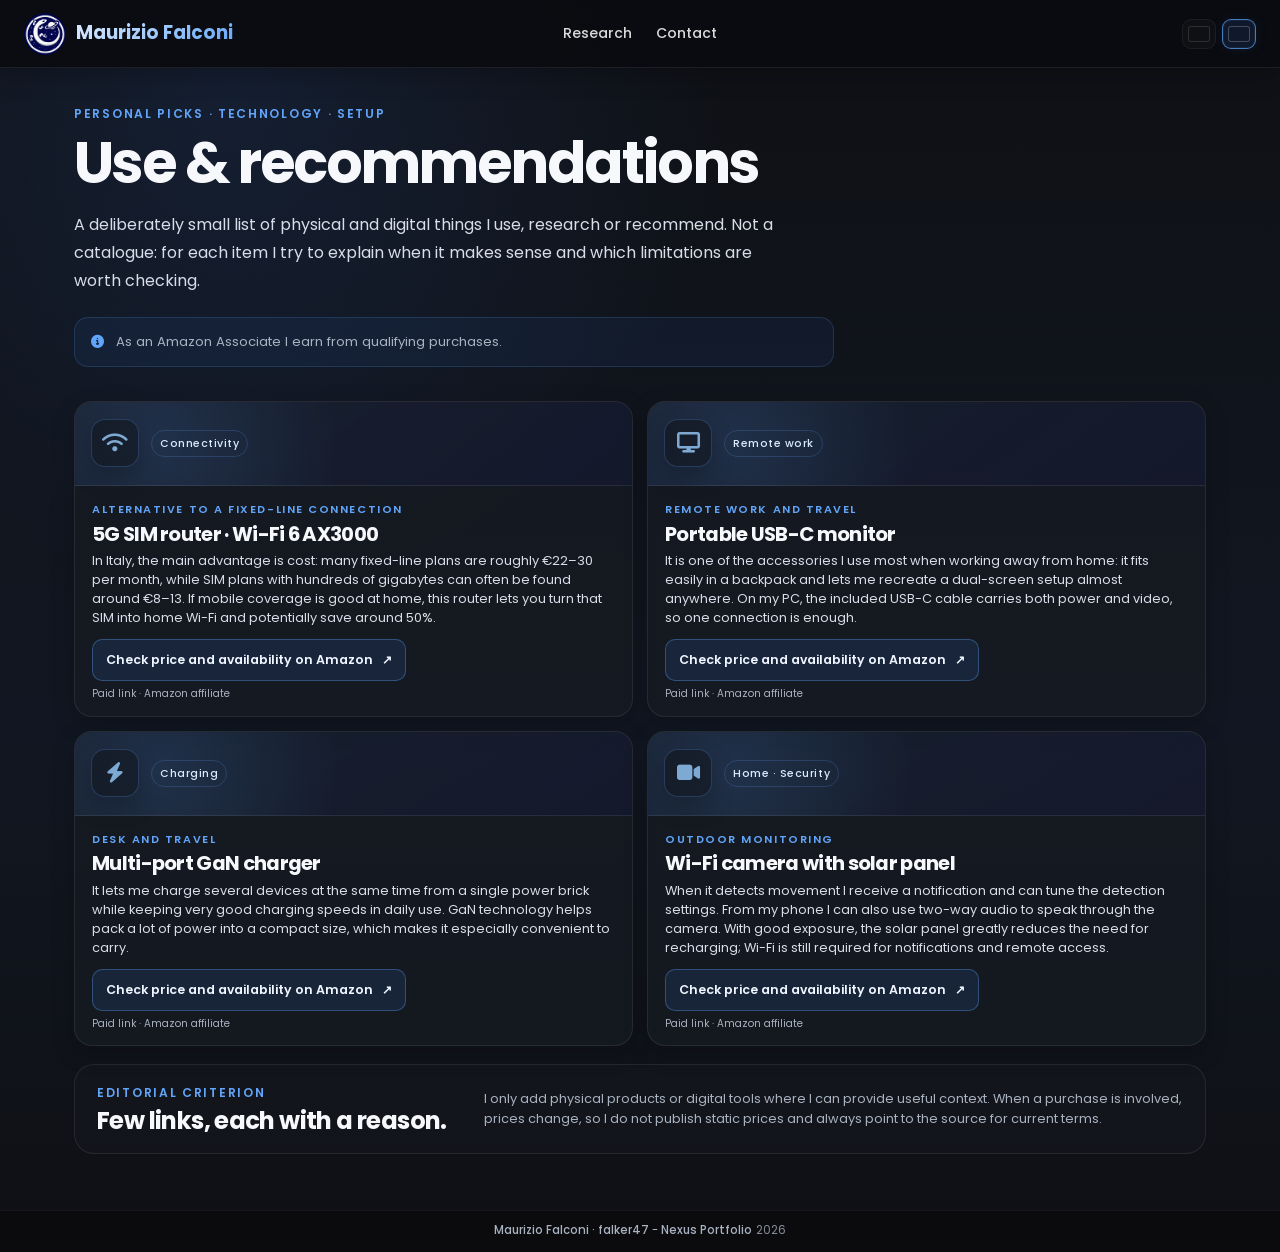
==== commit e23c33ba: "Bust recommendations stylesheet cache" ====
--- a/consigli.html
+++ b/consigli.html
@@ -12,7 +12,7 @@
     <link rel="canonical" href="https://falker47.github.io/Nexus-portfolio/consigli.html" />
 
     <link rel="stylesheet" href="style.css?v=20261003-footer-centered-v2" />
-    <link rel="stylesheet" href="consigli.css?v=20261001-copy-compact-v3" />
+    <link rel="stylesheet" href="consigli.css?v=20261004-desktop-compact-v1" />
 
     <link
       href="https://i.postimg.cc/rmCxjswj/main-falker-logo-gecko-transparent-minimal.png"
--- a/style.css
+++ b/style.css
@@ -2228,6 +2228,75 @@
   white-space: normal;
 }
 
+/* Desktop: keep the hero as a compact introduction rather than a full-screen
+   destination, so the Projects section is already visible in the first viewport. */
+@media (min-width: 901px) {
+  .intro {
+    min-height: clamp(430px, 50vh, 500px);
+  }
+
+  .intro .hero-content {
+    min-height: calc(clamp(430px, 50vh, 500px) - 68px);
+    padding: 22px var(--section-space-x) 24px;
+  }
+
+  .intro .hero-card {
+    width: min(100%, 1020px);
+    max-width: 1020px;
+    padding: 24px 32px 20px;
+  }
+
+  .intro .hero-main {
+    gap: clamp(24px, 3vw, 38px);
+  }
+
+  .intro .hero-post {
+    grid-template-columns: 116px minmax(0, 1fr);
+    min-height: 116px;
+    column-gap: 18px;
+    row-gap: 8px;
+  }
+
+  .intro .hero-profile-photo {
+    width: 116px;
+    height: 116px;
+    border-radius: 20px;
+  }
+
+  .intro .hero-identity-copy {
+    transform: translateY(5px);
+  }
+
+  .intro .hero-identity-copy strong {
+    font-size: 1rem;
+  }
+
+  .intro .hero-identity-copy span {
+    font-size: 0.78rem;
+  }
+
+  .intro .hero-quote h1 {
+    font-size: clamp(1.14rem, 1.35vw, 1.34rem);
+  }
+
+  .intro .hero-divider {
+    height: 132px;
+  }
+
+  .intro .hero-description {
+    max-width: 400px;
+    gap: 8px;
+    font-size: clamp(0.84rem, 0.85vw, 0.92rem);
+    line-height: 1.6;
+  }
+
+  .intro .hero-kicker {
+    margin-top: 19px !important;
+    font-size: clamp(0.61rem, 0.64vw, 0.68rem) !important;
+    letter-spacing: 0.125em;
+  }
+}
+
 /* Mobile: one compact top bar; navigation opens below only on demand. */
 @media (max-width: 900px) {
   .navbar {
@@ -2797,3 +2866,121 @@
   box-shadow: 0 4px 15px rgba(6, 182, 212, 0.25);
 }
 
+
+
+/* ===== DESKTOP SECTION DENSITY — PROJECTS + CERTIFICATIONS =====
+   The collapsed editorial preview should read as one viewport-sized chapter:
+   show the complete Projects row and reveal the next section heading below it. */
+@media (min-width: 901px) {
+  .projects {
+    max-width: calc(1120px + (var(--section-space-x) * 2));
+    padding-top: 32px;
+    padding-bottom: 52px;
+  }
+
+  .projects .section-title,
+  .certifications h2 {
+    font-size: clamp(2rem, 2.45vw, 2.4rem) !important;
+    margin-bottom: 18px !important;
+  }
+
+  .project-filter {
+    gap: 8px;
+    margin-bottom: 20px;
+  }
+
+  .filter-btn {
+    padding: 7px 14px;
+    font-size: 0.82rem;
+    gap: 5px;
+  }
+
+  .project-grid {
+    grid-template-columns: repeat(auto-fit, minmax(300px, 326px));
+    gap: 18px;
+  }
+
+  .project-card .card-content {
+    padding: 14px 16px 15px;
+  }
+
+  .project-card .card-content h3 {
+    margin-bottom: 7px;
+    font-size: 1.08rem;
+    line-height: 1.25;
+  }
+
+  .project-card .card-content h3.project-title-compact {
+    font-size: 0.98rem;
+  }
+
+  .tech-tags {
+    gap: 4px;
+    margin-bottom: 6px;
+  }
+
+  .tech-tag {
+    padding: 1px 6px;
+    font-size: 0.62rem;
+    line-height: 1.25;
+  }
+
+  .project-card .card-content > p {
+    margin-bottom: 10px;
+    -webkit-line-clamp: 4;
+    font-size: 0.72rem;
+    line-height: 1.38;
+  }
+
+  .button-row {
+    gap: 6px !important;
+    padding-top: 0;
+  }
+
+  .button-row a.project-action {
+    min-height: 30px;
+    padding: 5px 9px !important;
+    font-size: 0.76rem;
+  }
+
+  .button-row a.project-action-icon {
+    width: 30px;
+  }
+
+  .certifications {
+    padding-top: 34px;
+    padding-bottom: 52px;
+  }
+
+  .certifications-container {
+    max-width: 1080px;
+  }
+
+  .certification-list {
+    gap: 18px;
+  }
+
+  .certification-card {
+    border-radius: 12px;
+  }
+
+  .cert-thumb-link {
+    aspect-ratio: 16 / 10;
+  }
+
+  .cert-info {
+    padding: 10px 12px 12px;
+  }
+
+  .cert-info h3 {
+    min-height: 2.5em;
+    margin-bottom: 5px;
+    font-size: 0.86rem;
+    line-height: 1.25;
+  }
+
+  .cert-info p {
+    font-size: 0.72rem;
+    line-height: 1.3;
+  }
+}
--- a/consigli.css
+++ b/consigli.css
@@ -222,6 +222,102 @@
   }
 }
 
+/* Desktop/tablet compact pass: reduce vertical density without shrinking mobile touch targets. */
+@media (min-width: 761px) {
+  .recommendations-page .navbar {
+    padding: 10px 24px;
+  }
+
+  .recommendations-page .navbar .logo {
+    font-size: 1.15rem;
+  }
+
+  .recommendations-page .navbar .logo-img {
+    width: 42px;
+    height: 42px;
+  }
+
+  .recommendations-main {
+    padding-top: 104px;
+    padding-bottom: 56px;
+  }
+
+  .recommendations-list {
+    gap: 14px;
+  }
+
+  .recommendation-visual {
+    min-height: 84px;
+    gap: 12px;
+    padding: 11px 16px;
+  }
+
+  .recommendation-visual-icon {
+    width: 48px;
+    height: 48px;
+    border-radius: 14px;
+    font-size: 1.28rem;
+  }
+
+  .recommendation-category {
+    padding: 4px 8px;
+    font-size: 0.67rem;
+  }
+
+  .recommendation-content {
+    padding: 15px 17px 14px;
+  }
+
+  .recommendation-eyebrow {
+    font-size: 0.69rem;
+  }
+
+  .recommendation-content h2 {
+    margin: 4px 0 7px;
+    font-size: clamp(1.14rem, 1.55vw, 1.4rem);
+    line-height: 1.14;
+  }
+
+  .recommendation-summary {
+    font-size: 0.8rem;
+    line-height: 1.48;
+  }
+
+  .recommendation-actions {
+    padding-top: 11px;
+  }
+
+  .recommendation-cta {
+    min-height: 42px;
+    gap: 9px;
+    padding: 8px 13px;
+    border-radius: 10px;
+    font-size: 0.78rem;
+  }
+
+  .affiliate-label {
+    margin-top: 6px;
+    font-size: 0.63rem;
+  }
+
+  .recommendations-principles {
+    gap: 28px;
+    margin-top: 18px;
+    padding: 18px 22px;
+  }
+
+  .recommendations-principles h2 {
+    margin-top: 4px;
+    font-size: clamp(1.2rem, 1.9vw, 1.55rem);
+    line-height: 1.15;
+  }
+
+  .recommendations-principles > p {
+    font-size: 0.8rem;
+    line-height: 1.55;
+  }
+}
+
 @media (max-width: 760px) {
   .recommendations-list {
     grid-template-columns: 1fr;
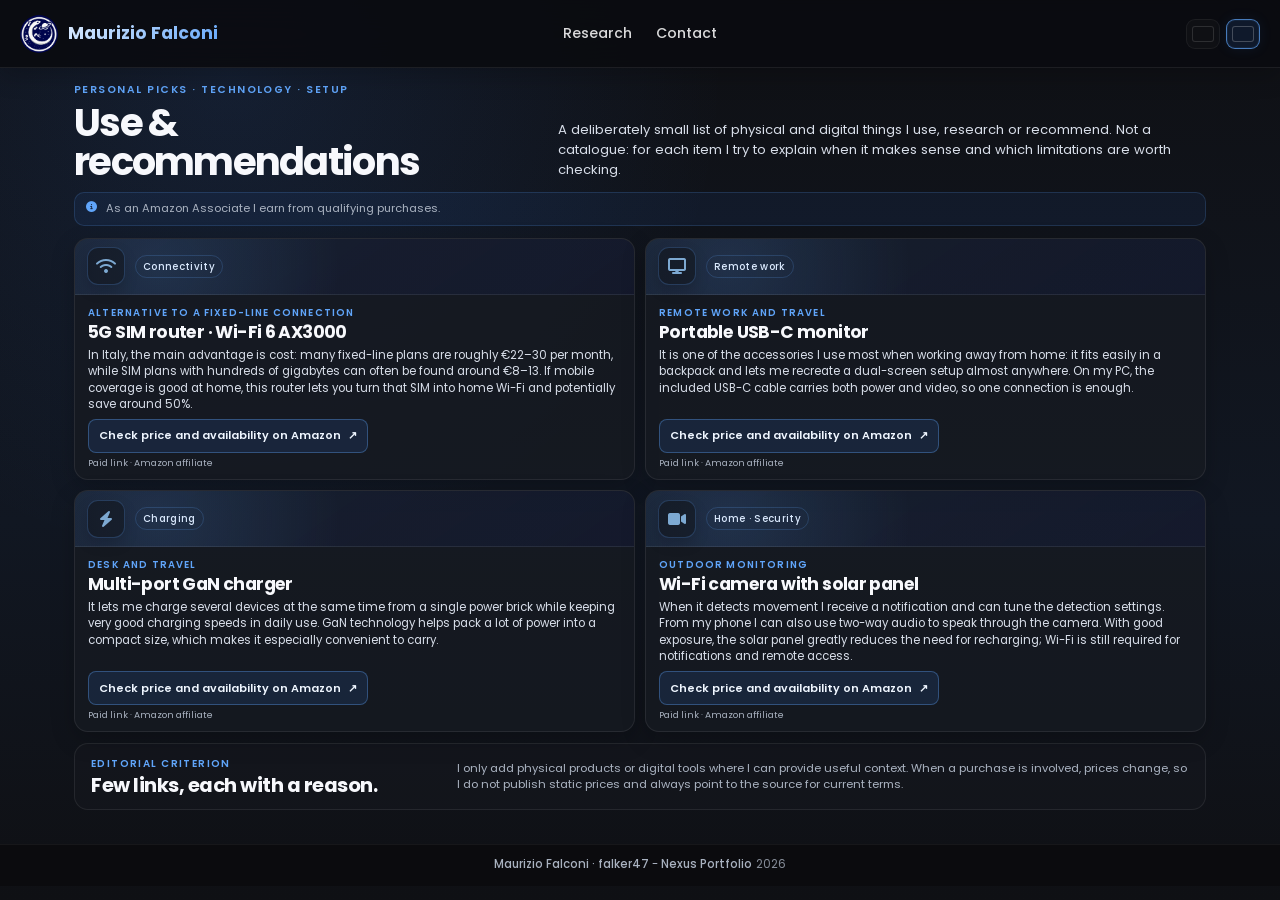
==== commit f5961a73: "Refresh recommendations stylesheet cache" ====
--- a/consigli.html
+++ b/consigli.html
@@ -12,7 +12,7 @@
     <link rel="canonical" href="https://falker47.github.io/Nexus-portfolio/consigli.html" />
 
     <link rel="stylesheet" href="style.css?v=20261003-footer-centered-v2" />
-    <link rel="stylesheet" href="consigli.css?v=20261004-desktop-compact-v1" />
+    <link rel="stylesheet" href="consigli.css?v=20261004-dense-v2" />
 
     <link
       href="https://i.postimg.cc/rmCxjswj/main-falker-logo-gecko-transparent-minimal.png"
--- a/consigli.css
+++ b/consigli.css
@@ -222,99 +222,178 @@
   }
 }
 
-/* Desktop/tablet compact pass: reduce vertical density without shrinking mobile touch targets. */
+/* Desktop/tablet dense layout: keep the full page scannable with minimal scrolling. */
 @media (min-width: 761px) {
   .recommendations-page .navbar {
-    padding: 10px 24px;
+    padding: 8px 20px;
   }
 
   .recommendations-page .navbar .logo {
-    font-size: 1.15rem;
+    font-size: 1.08rem;
   }
 
   .recommendations-page .navbar .logo-img {
+    width: 38px;
+    height: 38px;
+  }
+
+  .recommendations-page .navbar ul li a {
+    padding-top: 6px;
+    padding-bottom: 6px;
+    font-size: 0.88rem;
+  }
+
+  .recommendations-main {
+    padding-top: 82px;
+    padding-bottom: 34px;
+  }
+
+  .recommendations-intro {
+    max-width: none;
+    display: grid;
+    grid-template-columns: minmax(300px, 0.82fr) minmax(0, 1.18fr);
+    column-gap: 34px;
+    row-gap: 2px;
+    align-items: end;
+    margin-bottom: 11px;
+  }
+
+  .recommendations-intro .recommendations-kicker {
+    grid-column: 1;
+    font-size: 0.66rem;
+  }
+
+  .recommendations-intro h1 {
+    grid-column: 1;
+    margin: 2px 0 0;
+    font-size: clamp(2rem, 3vw, 2.7rem);
+    line-height: 1.02;
+  }
+
+  .recommendations-intro > p:last-child {
+    grid-column: 2;
+    grid-row: 1 / span 2;
+    align-self: end;
+    max-width: none;
+    margin: 0 0 2px;
+    font-size: 0.82rem;
+    line-height: 1.5;
+  }
+
+  .affiliate-disclosure {
+    max-width: none;
+    gap: 9px;
+    margin-bottom: 12px;
+    padding: 8px 11px;
+    border-radius: 10px;
+    font-size: 0.7rem;
+    line-height: 1.4;
+  }
+
+  .affiliate-disclosure i {
+    margin-top: 1px;
+  }
+
+  .recommendations-list {
+    gap: 10px;
+  }
+
+  .recommendation-card {
+    border-radius: 14px;
+  }
+
+  .recommendation-visual {
+    min-height: 56px;
+    gap: 10px;
+    padding: 7px 12px;
+  }
+
+  .recommendation-visual-icon {
+    width: 38px;
+    height: 38px;
+    border-radius: 11px;
+    font-size: 1rem;
+    box-shadow: 0 6px 14px rgba(0, 0, 0, 0.16);
+  }
+
+  .recommendation-category {
+    padding: 3px 7px;
+    font-size: 0.61rem;
+    letter-spacing: 0.035em;
+  }
+
+  .recommendation-content {
+    padding: 10px 13px 10px;
+  }
+
+  .recommendation-eyebrow {
+    font-size: 0.61rem;
+    letter-spacing: 0.12em;
+  }
+
+  .recommendation-content h2 {
+    margin: 2px 0 5px;
+    font-size: clamp(1rem, 1.35vw, 1.18rem);
+    line-height: 1.12;
+  }
+
+  .recommendation-summary {
+    font-size: 0.72rem;
+    line-height: 1.42;
+  }
+
+  .recommendation-actions {
+    padding-top: 7px;
+  }
+
+  .recommendation-cta {
+    min-height: 34px;
+    gap: 7px;
+    padding: 6px 10px;
+    border-radius: 8px;
+    font-size: 0.69rem;
+  }
+
+  .affiliate-label {
+    margin-top: 4px;
+    font-size: 0.57rem;
+    line-height: 1.3;
+  }
+
+  .recommendations-principles {
+    grid-template-columns: minmax(210px, 0.7fr) minmax(0, 1.5fr);
+    gap: 24px;
+    margin-top: 11px;
+    padding: 12px 16px;
+    border-radius: 14px;
+  }
+
+  .recommendations-principles .recommendations-kicker {
+    font-size: 0.63rem;
+  }
+
+  .recommendations-principles h2 {
+    margin-top: 2px;
+    font-size: clamp(1.05rem, 1.55vw, 1.28rem);
+    line-height: 1.12;
+  }
+
+  .recommendations-principles > p {
+    font-size: 0.71rem;
+    line-height: 1.43;
+  }
+
+  .recommendations-page .site-footer {
+    padding: 10px 20px;
+    font-size: 0.72rem;
+  }
+
+  .recommendations-page .back-to-top {
     width: 42px;
     height: 42px;
-  }
-
-  .recommendations-main {
-    padding-top: 104px;
-    padding-bottom: 56px;
-  }
-
-  .recommendations-list {
-    gap: 14px;
-  }
-
-  .recommendation-visual {
-    min-height: 84px;
-    gap: 12px;
-    padding: 11px 16px;
-  }
-
-  .recommendation-visual-icon {
-    width: 48px;
-    height: 48px;
-    border-radius: 14px;
-    font-size: 1.28rem;
-  }
-
-  .recommendation-category {
-    padding: 4px 8px;
-    font-size: 0.67rem;
-  }
-
-  .recommendation-content {
-    padding: 15px 17px 14px;
-  }
-
-  .recommendation-eyebrow {
-    font-size: 0.69rem;
-  }
-
-  .recommendation-content h2 {
-    margin: 4px 0 7px;
-    font-size: clamp(1.14rem, 1.55vw, 1.4rem);
-    line-height: 1.14;
-  }
-
-  .recommendation-summary {
-    font-size: 0.8rem;
-    line-height: 1.48;
-  }
-
-  .recommendation-actions {
-    padding-top: 11px;
-  }
-
-  .recommendation-cta {
-    min-height: 42px;
-    gap: 9px;
-    padding: 8px 13px;
-    border-radius: 10px;
-    font-size: 0.78rem;
-  }
-
-  .affiliate-label {
-    margin-top: 6px;
-    font-size: 0.63rem;
-  }
-
-  .recommendations-principles {
-    gap: 28px;
-    margin-top: 18px;
-    padding: 18px 22px;
-  }
-
-  .recommendations-principles h2 {
-    margin-top: 4px;
-    font-size: clamp(1.2rem, 1.9vw, 1.55rem);
-    line-height: 1.15;
-  }
-
-  .recommendations-principles > p {
-    font-size: 0.8rem;
-    line-height: 1.55;
+    bottom: 18px;
+    right: 18px;
+    font-size: 1.15rem;
   }
 }
 
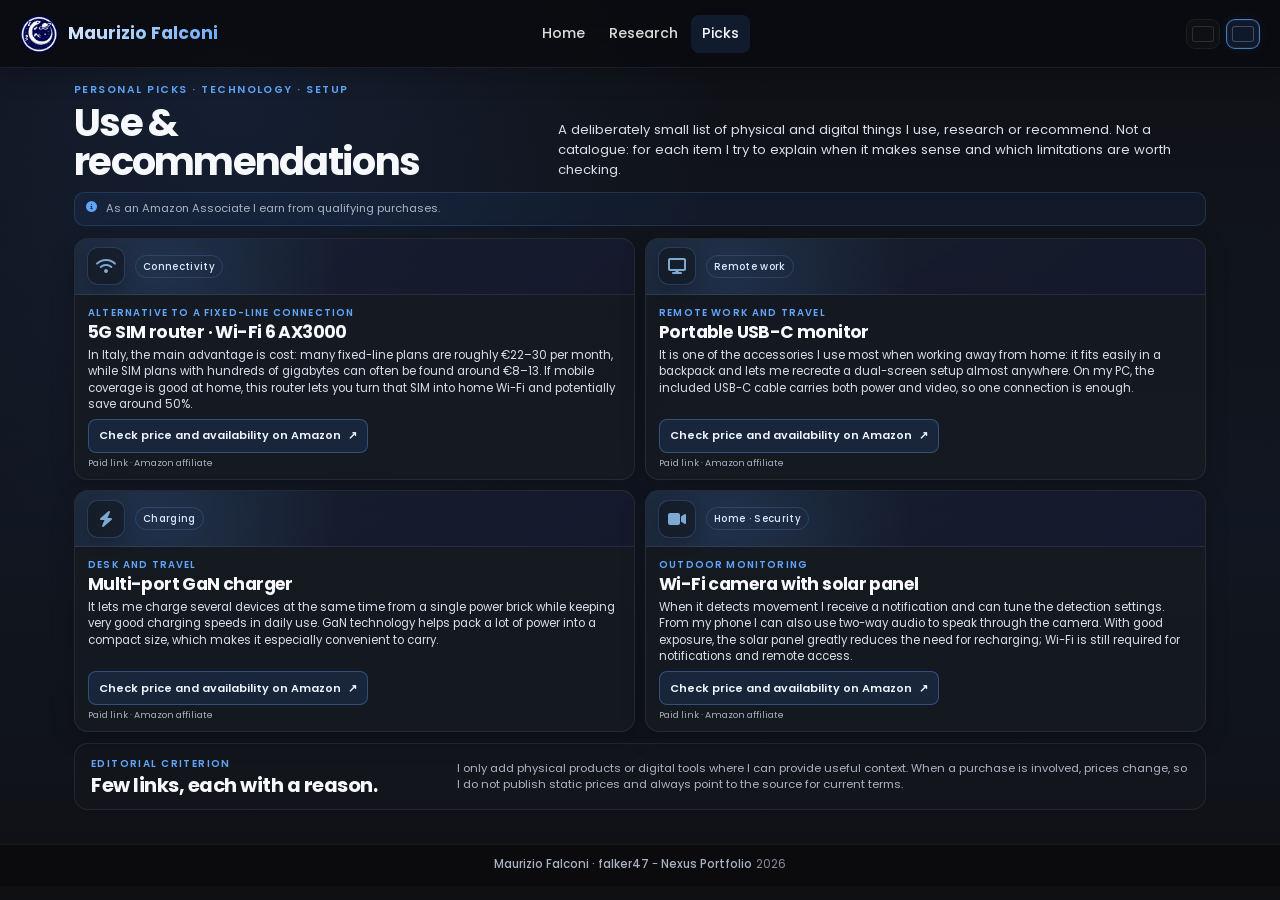
==== commit 8332e76d: "feat(portfolio): simplify navigation and foreground expertise and profiles" ====
--- a/consigli.html
+++ b/consigli.html
@@ -11,8 +11,8 @@
     <meta name="author" content="Maurizio Falconi (falker47)" />
     <link rel="canonical" href="https://falker47.github.io/Nexus-portfolio/consigli.html" />
 
-    <link rel="stylesheet" href="style.css?v=20261003-footer-centered-v2" />
-    <link rel="stylesheet" href="consigli.css?v=20261004-dense-v2" />
+    <link rel="stylesheet" href="style.css?v=20261020-nav-hero-v5" />
+    <link rel="stylesheet" href="consigli.css?v=20261020-nav-hero-v5" />
 
     <link
       href="https://i.postimg.cc/rmCxjswj/main-falker-logo-gecko-transparent-minimal.png"
@@ -61,13 +61,14 @@
 
     <nav class="navbar" aria-label="Navigazione principale">
       <a class="logo" href="index.html#hero" aria-label="Maurizio Falconi — Home">
-        <img src="assets/branding/falkerlogo.png" alt="" class="logo-img" />
+        <img src="assets/branding/falkerlogo.webp" alt="" class="logo-img" />
         <span>Maurizio Falconi</span>
       </a>
 
       <ul class="nav-links" id="primary-nav">
+        <li><a href="index.html#hero" data-i18n="navHome">Home</a></li>
         <li><a href="research.html" data-i18n="navResearch">Ricerca</a></li>
-        <li><a href="index.html#contact" data-i18n="navContact">Contatti</a></li>
+        <li><a href="consigli.html" data-i18n="navPicks" aria-current="page">Consigli</a></li>
       </ul>
 
       <div class="nav-actions">
@@ -93,18 +94,6 @@
             <span class="lang-flag lang-flag--en" aria-hidden="true"></span>
           </button>
         </div>
-
-        <button
-          class="nav-toggle"
-          type="button"
-          aria-label="Apri menu"
-          aria-controls="primary-nav"
-          aria-expanded="false"
-        >
-          <span></span>
-          <span></span>
-          <span></span>
-        </button>
       </div>
     </nav>
 
@@ -289,7 +278,7 @@
       <i class="fas fa-arrow-up"></i>
     </button>
 
-    <script src="js/translations.js?v=20261001-router-savings-v4"></script>
-    <script src="script.js?v=20261003-shared-language-v1"></script>
+    <script src="js/translations.js?v=20261020-nav-hero-v5"></script>
+    <script src="script.js?v=20261020-nav-hero-v5"></script>
   </body>
 </html>
--- a/style.css
+++ b/style.css
@@ -358,7 +358,7 @@
 
 /* Contact section: return to the darker alternating surface after Certifications. */
 .contact {
-  padding: 30px 20px 44px;
+  padding: 44px 20px 44px;
   background: linear-gradient(180deg, #0f1014 0%, #111722 100%);
   border-top: 1px solid rgba(255, 255, 255, 0.035);
   color: #ddd;
@@ -514,31 +514,13 @@
   background: rgba(53, 95, 143, 0.24);
 }
 
-.contact-socials {
-  display: flex;
-  flex-wrap: wrap;
-  justify-content: center;
-  gap: 20px;
-}
-
-.contact-social {
-  display: inline-flex;
-  align-items: center;
-  justify-content: center;
-  background: rgba(255, 255, 255, 0.1);
-  padding: 15px;
-  border-radius: 50%;
-  text-decoration: none;
-  color: #fff;
-  transition:
-    background 0.3s ease,
-    transform 0.3s ease;
-  font-size: 1.8rem;
-}
-
-.contact-social:hover {
-  background: rgba(255, 255, 255, 0.2);
-  transform: scale(1.1);
+/* Footer CTA pair: social profiles have moved into the introduction. */
+.contact .contact-mail-container {
+  margin-bottom: 0;
+}
+
+.contact .contact-recommendations-container {
+  margin: 14px 0 0;
 }
 
 /* Footer */
@@ -682,7 +664,7 @@
 
 /* Sezione Certificazioni */
 .certifications {
-  padding: 48px 20px 68px;
+  padding: 53px 20px 54px;
   background: linear-gradient(180deg, var(--bg-elevated), #151a24);
   color: #ddd;
   text-align: center;
@@ -856,126 +838,92 @@
   opacity: 0.62;
 }
 
-/* Keep the control visually close to the pre-chat version:
-   no pill, no border, no filled background. It floats just above the seam. */
+/* Shared pill disclosure for projects and certifications. */
 .section-toggle {
   position: absolute;
   z-index: 2;
   left: 50%;
-  bottom: -10px;
-  transform: translateX(-50%);
+  bottom: 0;
+  /* Raise the pill slightly while keeping it across the section boundary. */
+  transform: translate(-50%, 42%);
   pointer-events: auto;
   display: inline-flex;
-  flex-direction: column;
-  align-items: center;
-  justify-content: center;
-  gap: 5px;
+  flex-direction: row;
+  align-items: center;
+  justify-content: space-between;
+  gap: 12px;
+  width: min(290px, calc(100vw - 40px));
   min-height: 52px;
-  padding: 5px 18px 1px;
-  border: 0;
-  border-radius: 0;
-  background: transparent;
-  color: rgba(247, 248, 252, 0.9);
+  padding: 9px 12px 9px 18px;
+  border: 1px solid rgba(82, 139, 215, 0.78);
+  border-radius: 999px;
+  background: rgba(29, 42, 64, 0.96);
+  color: #e6f0ff;
   font: inherit;
-  font-size: 0.82rem;
-  font-weight: 500;
-  line-height: 1.15;
-  white-space: nowrap;
+  font-size: 0.88rem;
+  font-weight: 600;
+  line-height: 1.3;
+  text-align: left;
   cursor: pointer;
-  box-shadow: none;
-  text-shadow: 0 2px 14px rgba(0, 0, 0, 0.78);
+  box-shadow: 0 8px 24px rgba(0, 0, 0, 0.28);
   transition:
-    color 0.2s ease,
-    opacity 0.2s ease,
+    background 0.2s ease,
+    border-color 0.2s ease,
+    box-shadow 0.2s ease,
     transform 0.2s ease;
 }
 
+.section-toggle[hidden] {
+  display: none !important;
+}
+
 .section-toggle:hover {
-  background: transparent;
-  color: #fff;
-  transform: translateX(-50%) translateY(-1px);
-  box-shadow: none;
+  background: rgba(40, 58, 94, 0.98);
+  border-color: var(--primary-soft);
+  box-shadow: 0 10px 26px rgba(0, 0, 0, 0.32);
+  transform: translate(-50%, calc(42% - 1px));
 }
 
 .section-toggle:active {
-  transform: translateX(-50%) translateY(1px);
+  transform: translate(-50%, 42%);
+}
+
+.section-toggle:focus-visible {
+  outline: 3px solid var(--primary-soft);
+  outline-offset: 3px;
 }
 
 .section-toggle-label {
-  position: relative;
-}
-
-.section-toggle-label::after {
-  content: "";
-  position: absolute;
-  left: 50%;
-  right: 50%;
-  bottom: -3px;
-  height: 1px;
-  background: rgba(147, 197, 253, 0.82);
-  transition:
-    left 0.2s ease,
-    right 0.2s ease;
-}
-
-.section-toggle:hover .section-toggle-label::after {
-  left: 0;
-  right: 0;
-}
-
-.section-toggle:focus-visible {
-  outline: 2px solid var(--primary-light);
-  outline-offset: 4px;
-  border-radius: 8px;
+  flex: 1 1 auto;
+  min-width: 0;
 }
 
 .section-toggle i {
   width: 28px;
-  height: 20px;
+  height: 28px;
   display: inline-flex;
   align-items: center;
   justify-content: center;
   flex: 0 0 auto;
-  margin-top: 1px;
-  color: var(--primary-light);
-  font-size: 1.12rem;
+  border-radius: 50%;
+  background: rgba(96, 165, 250, 0.12);
+  color: #87b8ff;
+  font-size: 1rem;
   line-height: 1;
-  filter: drop-shadow(0 3px 10px rgba(0, 0, 0, 0.82));
-  animation: reveal-arrow-nudge 1.9s ease-in-out infinite;
   transition:
-    transform 0.25s ease,
-    color 0.2s ease;
-}
-
-.section-toggle.is-expanded {
-  color: var(--text-muted);
-  text-shadow: none;
+    transform 0.22s ease,
+    background 0.22s ease;
 }
 
 .section-toggle.is-expanded i {
   transform: rotate(180deg);
-  animation: none;
-  filter: none;
-}
-
-.section-toggle.is-expanded:hover {
-  color: var(--primary-light);
-}
-
-@keyframes reveal-arrow-nudge {
-  0%,
-  100% {
-    transform: translateY(0);
-  }
-
-  50% {
-    transform: translateY(3px);
-  }
+  background: rgba(96, 165, 250, 0.2);
 }
 
 @media (prefers-reduced-motion: reduce) {
+  .section-toggle,
   .section-toggle i {
-    animation: none;
+    transition: none;
   }
 }
 
@@ -988,7 +936,7 @@
 
 @media (max-width: 480px) {
   .certifications {
-    padding: 44px 16px 68px;
+    padding: 50px 16px 54px;
   }
 
   .certification-list {
@@ -1025,16 +973,16 @@
   }
 
   .section-toggle {
-    bottom: -10px;
-    min-height: 52px;
-    padding: 5px 14px 1px;
-    font-size: 0.78rem;
+    min-height: 50px;
+    gap: 9px;
+    padding: 8px 11px 8px 15px;
+    font-size: 0.84rem;
   }
 
   .section-toggle i {
-    width: 29px;
-    height: 22px;
-    font-size: 1.16rem;
+    width: 26px;
+    height: 26px;
+    font-size: 0.96rem;
   }
 }
 
@@ -1120,11 +1068,6 @@
   .language-toggle {
     margin-top: 8px;
     margin-bottom: 0;
-  }
-
-  /* Hide "Home" on mobile */
-  .navbar ul li:first-child {
-    display: none;
   }
 
   .hero-card {
@@ -1664,7 +1607,7 @@
    and stable sizing when filters leave only one or two results. */
 .projects {
   max-width: 1240px;
-  padding: 48px 20px 64px;
+  padding: 48px 20px 61px;
 }
 
 .project-grid {
@@ -1866,7 +1809,7 @@
 
 @media (max-width: 767px) {
   .projects {
-    padding: 44px 16px 68px;
+    padding: 44px 16px 63px;
   }
 
   .project-grid {
@@ -2005,6 +1948,15 @@
   line-height: 1;
 }
 
+.navbar .nav-links a[aria-current="page"] {
+  color: var(--text-light);
+  background: rgba(59, 130, 246, 0.13);
+}
+
+.navbar .nav-links a[aria-current="page"]::after {
+  display: none;
+}
+
 .nav-actions {
   justify-self: end;
   display: flex;
@@ -2012,30 +1964,6 @@
   gap: 10px;
 }
 
-
-.nav-toggle {
-  display: none;
-  width: 38px;
-  height: 38px;
-  padding: 0;
-  border: 1px solid var(--border-subtle);
-  border-radius: 10px;
-  background: rgba(255, 255, 255, 0.04);
-  color: var(--text-light);
-  cursor: pointer;
-  align-items: center;
-  justify-content: center;
-  flex-direction: column;
-  gap: 4px;
-}
-
-.nav-toggle span {
-  width: 17px;
-  height: 2px;
-  border-radius: 999px;
-  background: currentColor;
-  transition: transform var(--transition-base), opacity var(--transition-base);
-}
 
 /* Hero: consolidated split personal-post composition. */
 .intro {
@@ -2096,6 +2024,35 @@
   display: none;
 }
 
+/* Compact expertise chips come before the portrait and introduction. */
+.intro .hero-expertise {
+  display: flex;
+  flex-wrap: wrap;
+  align-items: center;
+  justify-content: center;
+  gap: 6px;
+  margin: 0 0 18px;
+  padding: 0;
+  list-style: none;
+}
+
+.intro .hero-expertise li {
+  display: inline-flex;
+  align-items: center;
+  justify-content: center;
+  min-height: 26px;
+  padding: 5px 9px;
+  border: 1px solid rgba(96, 165, 250, 0.3);
+  border-radius: 999px;
+  background: rgba(59, 130, 246, 0.08);
+  color: var(--primary-soft);
+  font-size: 0.67rem;
+  font-weight: 600;
+  line-height: 1.2;
+  letter-spacing: 0.01em;
+  text-align: center;
+}
+
 .intro .hero-main {
   display: grid;
   grid-template-columns: minmax(0, 1fr) 1px minmax(0, 1fr);
@@ -2215,17 +2172,59 @@
   color: var(--text-muted);
 }
 
-.intro .hero-kicker {
-  max-width: none;
-  margin: 26px 0 0 !important;
-  color: var(--primary-light) !important;
-  font-size: clamp(0.65rem, 0.72vw, 0.73rem) !important;
+.intro .hero-research {
+  margin: 7px auto 0;
+  color: var(--text-muted);
+  font-size: clamp(0.68rem, 0.72vw, 0.76rem);
+  line-height: 1.35;
+  text-align: center;
+}
+
+.intro .hero-research a {
+  color: var(--primary-light);
   font-weight: 600;
-  line-height: 1.45;
-  letter-spacing: 0.135em;
-  text-align: center;
-  text-transform: uppercase;
-  white-space: normal;
+  text-decoration: none;
+}
+
+.intro .hero-research a:hover,
+.intro .hero-research a:focus-visible {
+  text-decoration: underline;
+}
+
+.intro .hero-socials {
+  display: flex;
+  justify-content: center;
+  flex-wrap: wrap;
+  gap: 9px;
+  margin: 14px 0 0;
+}
+
+.intro .hero-social {
+  display: inline-flex;
+  flex: 0 0 42px;
+  align-items: center;
+  justify-content: center;
+  width: 42px;
+  height: 42px;
+  padding: 0;
+  border: 1px solid rgba(96, 165, 250, 0.3);
+  border-radius: 12px;
+  background: rgba(59, 130, 246, 0.11);
+  color: #e5efff;
+  font-size: 1.15rem;
+  text-decoration: none;
+  transition: background var(--transition-base), border-color var(--transition-base), transform var(--transition-base);
+}
+
+.intro .hero-social:hover {
+  background: rgba(59, 130, 246, 0.23);
+  border-color: var(--primary-light);
+  transform: translateY(-2px);
+}
+
+.intro .hero-social:focus-visible {
+  outline: 2px solid var(--primary-soft);
+  outline-offset: 3px;
 }
 
 /* Desktop: keep the hero as a compact introduction rather than a full-screen
@@ -2289,24 +2288,21 @@
     font-size: clamp(0.84rem, 0.85vw, 0.92rem);
     line-height: 1.6;
   }
-
-  .intro .hero-kicker {
-    margin-top: 19px !important;
-    font-size: clamp(0.61rem, 0.64vw, 0.68rem) !important;
-    letter-spacing: 0.125em;
-  }
-}
-
-/* Mobile: one compact top bar; navigation opens below only on demand. */
+}
+
+/* Mobile: two slim rows keep navigation discoverable without an overlay. */
 @media (max-width: 900px) {
   .navbar {
-    height: 58px;
+    height: 98px;
     grid-template-columns: minmax(0, 1fr) auto;
+    grid-template-rows: 54px 44px;
     padding: 0 12px;
-    gap: 10px;
+    gap: 0 8px;
   }
 
   .navbar .logo {
+    grid-column: 1;
+    grid-row: 1;
     width: auto;
     margin: 0;
     justify-content: flex-start;
@@ -2320,6 +2316,8 @@
   }
 
   .nav-actions {
+    grid-column: 2;
+    grid-row: 1;
     gap: 8px;
   }
 
@@ -2338,72 +2336,63 @@
     height: 12px;
   }
 
-  .nav-toggle {
+  .navbar .nav-links {
+    grid-column: 1 / -1;
+    grid-row: 2;
+    position: static;
     display: flex;
-  }
-
-  .navbar.nav-open .nav-toggle span:nth-child(1) {
-    transform: translateY(6px) rotate(45deg);
-  }
-
-  .navbar.nav-open .nav-toggle span:nth-child(2) {
-    opacity: 0;
-  }
-
-  .navbar.nav-open .nav-toggle span:nth-child(3) {
-    transform: translateY(-6px) rotate(-45deg);
-  }
-
-  .navbar .nav-links {
-    position: absolute;
-    top: calc(100% + 8px);
-    left: auto;
-    right: 12px;
-    display: none;
-    width: min(240px, calc(100vw - 24px));
-    padding: 8px;
-    flex-direction: column;
-    align-items: stretch;
-    gap: 2px;
-    border: 1px solid var(--border-subtle);
-    border-radius: var(--radius-md);
-    background: rgba(15, 17, 22, 0.97);
-    box-shadow: var(--shadow-lg);
-    backdrop-filter: blur(18px);
-    -webkit-backdrop-filter: blur(18px);
-  }
-
-  .navbar.nav-open .nav-links {
-    display: flex;
+    justify-self: stretch;
+    align-self: stretch;
+    width: 100%;
+    padding: 0 0 6px;
+    flex-direction: row;
+    flex-wrap: nowrap;
+    align-items: center;
+    justify-content: center;
+    gap: 6px;
+    border: 0;
+    border-radius: 0;
+    background: transparent;
+    box-shadow: none;
+    backdrop-filter: none;
+    -webkit-backdrop-filter: none;
   }
 
   .navbar .nav-links li,
   .navbar .nav-links li:first-child {
     display: flex;
-    width: 100%;
+    flex: 1 1 0;
+    width: auto;
+    min-width: 0;
     margin: 0;
   }
 
   .navbar .nav-links li a {
     width: 100%;
-    min-height: 42px;
-    padding: 0 12px;
-    justify-content: flex-start;
-    font-size: 0.9rem;
-    border-radius: 8px;
+    min-height: 36px;
+    padding: 0 6px;
+    justify-content: center;
+    border: 1px solid transparent;
+    border-radius: 10px;
+    font-size: 0.78rem;
+    white-space: nowrap;
   }
 
   .navbar .nav-links li a::after {
     display: none;
   }
 
+  .navbar .nav-links a[aria-current="page"] {
+    border-color: rgba(96, 165, 250, 0.38);
+  }
+
   .intro {
     min-height: clamp(570px, 72vh, 680px);
-    padding-top: 58px;
+    padding-top: 98px;
   }
 
   .intro .hero-content {
-    min-height: calc(clamp(570px, 72vh, 680px) - 58px);
+    min-height: calc(clamp(570px, 72vh, 680px) - 98px);
     padding: 28px 16px 30px;
   }
 
@@ -2459,13 +2448,6 @@
     justify-self: center;
     font-size: 0.9rem;
   }
-
-  .intro .hero-kicker {
-    margin: 24px 0 0 !important;
-    font-size: 0.67rem !important;
-    line-height: 1.5;
-    letter-spacing: 0.135em;
-  }
 }
 
 @media (max-width: 420px) {
@@ -2514,13 +2496,6 @@
     gap: 8px;
     font-size: 0.85rem;
     line-height: 1.6;
-  }
-
-  .intro .hero-kicker {
-    margin: 20px 0 0 !important;
-    font-size: 0.65rem !important;
-    line-height: 1.5;
-    letter-spacing: 0.125em;
   }
 }
 
@@ -2591,12 +2566,29 @@
     font-size: 0.81rem;
     line-height: 1.57;
   }
-
-  .intro .hero-kicker {
-    margin: 18px 0 0 !important;
-    font-size: 0.61rem !important;
-    line-height: 1.5;
-    letter-spacing: 0.105em;
+}
+
+@media (max-width: 520px) {
+  .intro .hero-expertise {
+    gap: 5px;
+    margin-bottom: 15px;
+  }
+
+  .intro .hero-expertise li {
+    font-size: 0.62rem;
+    padding: 5px 7px;
+  }
+
+  .intro .hero-socials {
+    margin-top: 12px;
+  }
+
+  .intro .hero-social {
+    width: 40px;
+    height: 40px;
+    flex-basis: 40px;
+    border-radius: 11px;
+    font-size: 1.08rem;
   }
 }
 
@@ -2774,7 +2766,7 @@
 /* ===== CONTACT IDENTITY LINKS ===== */
 @media (max-width: 520px) {
   .contact {
-    padding: 26px 16px 38px;
+    padding: 40px 16px 38px;
   }
 
   .contact-mail-container {
@@ -2875,7 +2867,7 @@
   .projects {
     max-width: calc(1120px + (var(--section-space-x) * 2));
     padding-top: 32px;
-    padding-bottom: 52px;
+    padding-bottom: 49px;
   }
 
   .projects .section-title,
@@ -2948,8 +2940,12 @@
   }
 
   .certifications {
+    padding-top: 37px;
+    padding-bottom: 48px;
+  }
+
+  .contact {
     padding-top: 34px;
-    padding-bottom: 52px;
   }
 
   .certifications-container {
--- a/consigli.css
+++ b/consigli.css
@@ -210,7 +210,7 @@
 
 @media (max-width: 900px) {
   .recommendations-main {
-    padding-top: 96px;
+    padding-top: 122px;
   }
 
   .recommendations-list {
@@ -408,9 +408,15 @@
   }
 }
 
+@media (min-width: 761px) and (max-width: 900px) {
+  .recommendations-page .recommendations-main {
+    padding-top: 122px;
+  }
+}
+
 @media (max-width: 520px) {
   .recommendations-main {
-    padding: 82px 12px 48px;
+    padding: 116px 12px 48px;
   }
 
   .recommendations-intro {
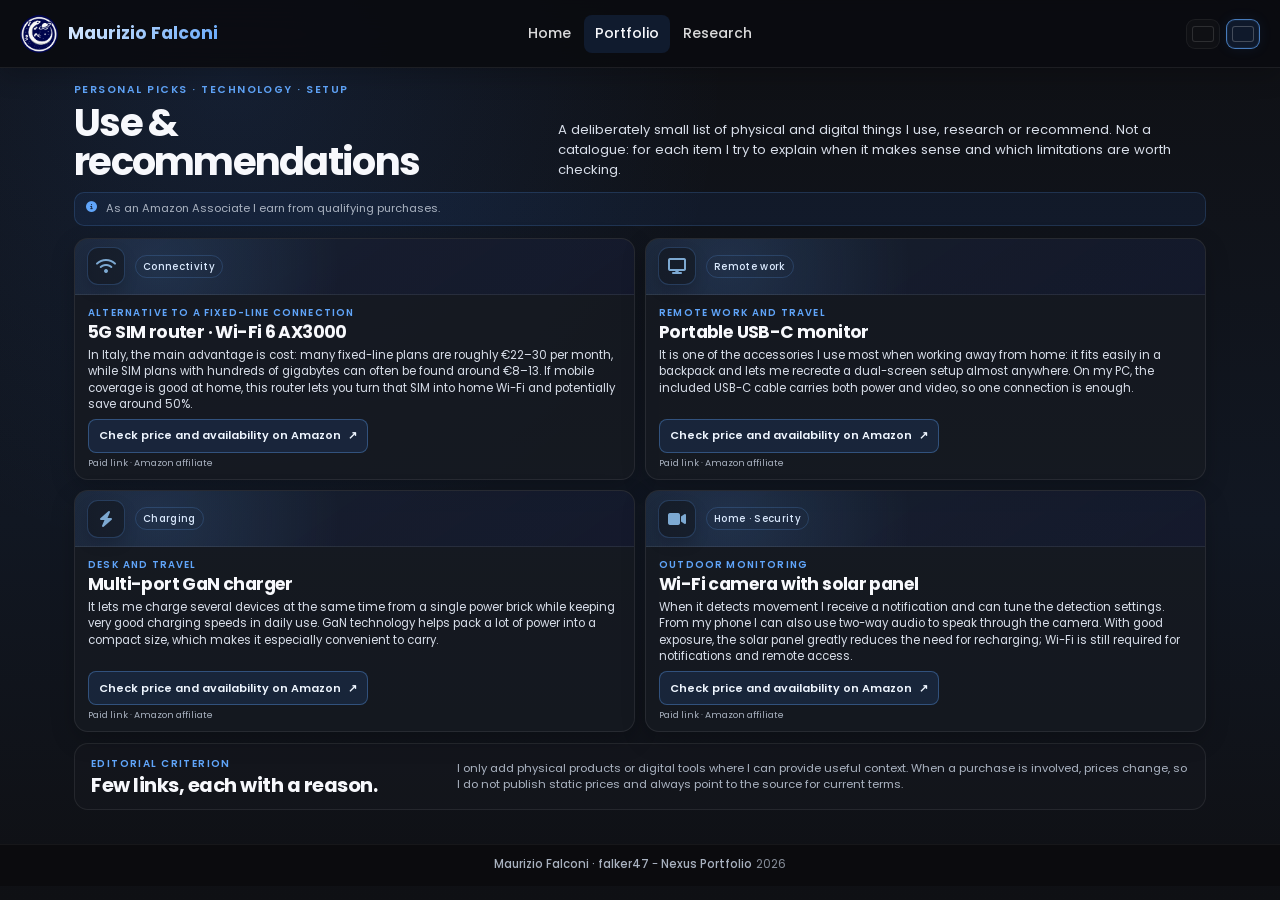
==== commit 35ca93e2: "refactor(portfolio): focus Nexus on projects with shared site navigation" ====
--- a/consigli.html
+++ b/consigli.html
@@ -11,7 +11,7 @@
     <meta name="author" content="Maurizio Falconi (falker47)" />
     <link rel="canonical" href="https://falker47.github.io/Nexus-portfolio/consigli.html" />
 
-    <link rel="stylesheet" href="style.css?v=20261020-nav-hero-v5" />
+    <link rel="stylesheet" href="style.css?v=20261021-project-first-v6" />
     <link rel="stylesheet" href="consigli.css?v=20261020-nav-hero-v5" />
 
     <link
@@ -60,15 +60,15 @@
     <div class="scroll-progress"></div>
 
     <nav class="navbar" aria-label="Navigazione principale">
-      <a class="logo" href="index.html#hero" aria-label="Maurizio Falconi — Home">
+      <a class="logo" href="https://falker47.github.io/" aria-label="Maurizio Falconi — Home">
         <img src="assets/branding/falkerlogo.webp" alt="" class="logo-img" />
         <span>Maurizio Falconi</span>
       </a>
 
       <ul class="nav-links" id="primary-nav">
-        <li><a href="index.html#hero" data-i18n="navHome">Home</a></li>
+        <li><a href="https://falker47.github.io/" data-i18n="navHome">Home</a></li>
+        <li><a href="index.html" data-i18n="navPortfolio" aria-current="location">Portfolio</a></li>
         <li><a href="research.html" data-i18n="navResearch">Ricerca</a></li>
-        <li><a href="consigli.html" data-i18n="navPicks" aria-current="page">Consigli</a></li>
       </ul>
 
       <div class="nav-actions">
@@ -278,7 +278,7 @@
       <i class="fas fa-arrow-up"></i>
     </button>
 
-    <script src="js/translations.js?v=20261020-nav-hero-v5"></script>
+    <script src="js/translations.js?v=20261021-project-first-v6"></script>
     <script src="script.js?v=20261020-nav-hero-v5"></script>
   </body>
 </html>
--- a/style.css
+++ b/style.css
@@ -1957,6 +1957,11 @@
   display: none;
 }
 
+.navbar .nav-links a:focus-visible {
+  outline: 2px solid var(--primary-soft);
+  outline-offset: 2px;
+}
+
 .nav-actions {
   justify-self: end;
   display: flex;
@@ -2344,7 +2349,7 @@
     justify-self: stretch;
     align-self: stretch;
     width: 100%;
-    padding: 0 0 6px;
+    padding: 0 0 4px;
     flex-direction: row;
     flex-wrap: nowrap;
     align-items: center;
@@ -2369,7 +2374,7 @@
 
   .navbar .nav-links li a {
     width: 100%;
-    min-height: 36px;
+    min-height: 40px;
     padding: 0 6px;
     justify-content: center;
     border: 1px solid transparent;
@@ -2980,3 +2985,51 @@
     line-height: 1.3;
   }
 }
+
+/* The root site now owns the identity hero. Nexus opens on project content. */
+.projects { padding-top: 113px; }
+
+.portfolio-intro {
+  display: grid;
+  justify-items: center;
+  gap: 6px;
+  max-width: 720px;
+  margin: 0 auto 22px;
+  text-align: center;
+}
+.portfolio-brand {
+  margin: 0;
+  color: var(--primary-soft);
+  font-size: .7rem;
+  font-weight: 600;
+  letter-spacing: .15em;
+  text-transform: uppercase;
+}
+.portfolio-intro .section-title {
+  margin: 0 !important;
+  padding: 0;
+  font-size: clamp(2.05rem, 4.2vw, 2.9rem) !important;
+  line-height: 1.12;
+}
+.portfolio-summary {
+  max-width: 540px;
+  margin: 0;
+  color: var(--text-muted);
+  font-size: .86rem;
+  line-height: 1.5;
+}
+.navbar .nav-links a[aria-current="location"] {
+  color: var(--text-light);
+  background: rgba(59, 130, 246, .13);
+}
+.navbar .nav-links a[aria-current="location"]::after { display: none; }
+@media (max-width: 900px) {
+  .projects { padding-top: 122px; }
+  .navbar .nav-links a[aria-current="location"] { border-color: rgba(96,165,250,.38); }
+}
+@media (max-width: 520px) {
+  .projects { padding-top: 119px; }
+  .portfolio-intro { gap: 5px; margin-bottom: 18px; }
+  .portfolio-intro .section-title { font-size: clamp(1.95rem, 8vw, 2.35rem) !important; }
+  .portfolio-summary { font-size: .78rem; }
+}
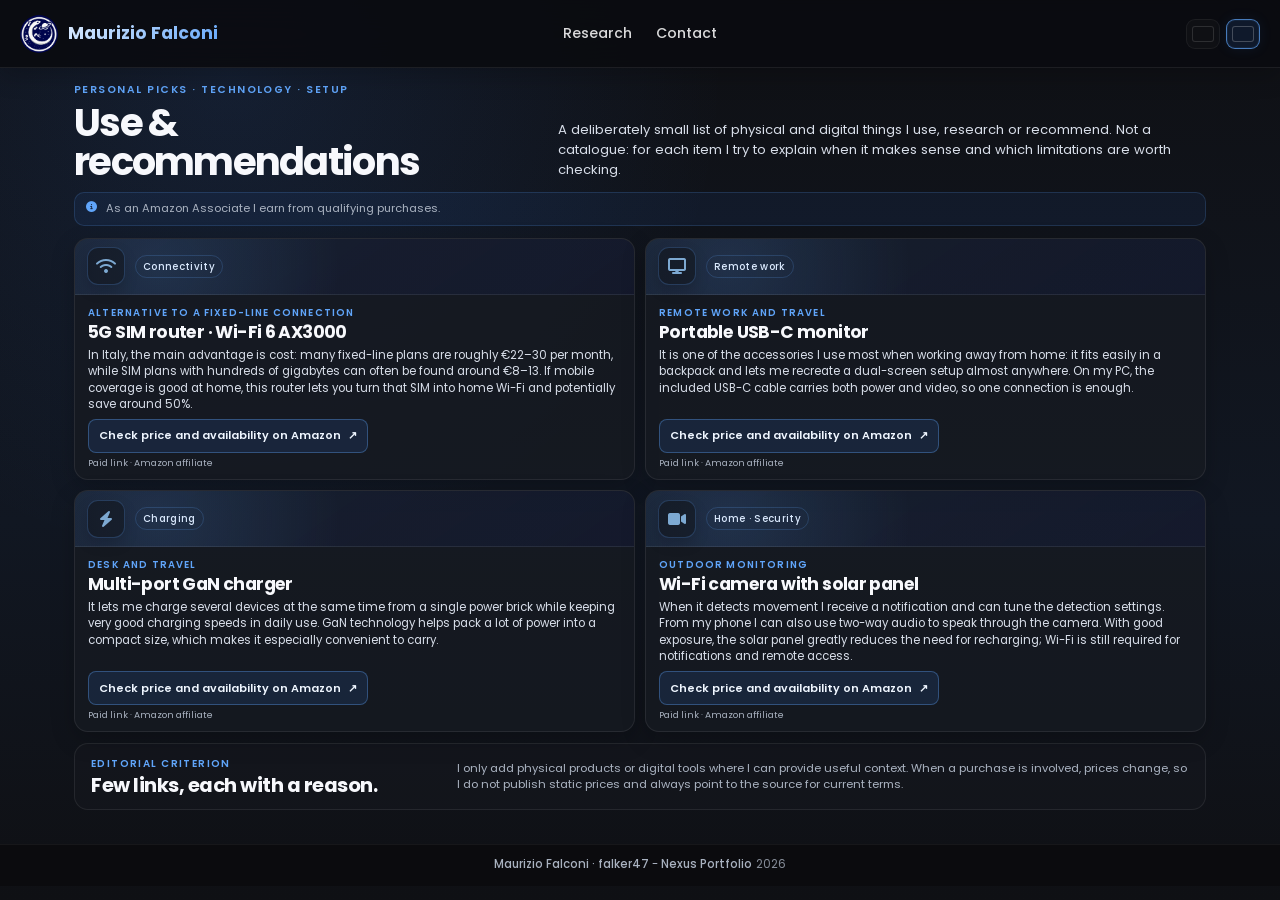
==== commit 434c94d7: "revert(portfolio): restore approved October 20 layout" ====
--- a/consigli.html
+++ b/consigli.html
@@ -11,8 +11,8 @@
     <meta name="author" content="Maurizio Falconi (falker47)" />
     <link rel="canonical" href="https://falker47.github.io/Nexus-portfolio/consigli.html" />
 
-    <link rel="stylesheet" href="style.css?v=20261021-project-first-v6" />
-    <link rel="stylesheet" href="consigli.css?v=20261020-nav-hero-v5" />
+    <link rel="stylesheet" href="style.css?v=20261003-footer-centered-v2" />
+    <link rel="stylesheet" href="consigli.css?v=20261004-dense-v2" />
 
     <link
       href="https://i.postimg.cc/rmCxjswj/main-falker-logo-gecko-transparent-minimal.png"
@@ -60,15 +60,14 @@
     <div class="scroll-progress"></div>
 
     <nav class="navbar" aria-label="Navigazione principale">
-      <a class="logo" href="https://falker47.github.io/" aria-label="Maurizio Falconi — Home">
+      <a class="logo" href="index.html#hero" aria-label="Maurizio Falconi — Home">
         <img src="assets/branding/falkerlogo.webp" alt="" class="logo-img" />
         <span>Maurizio Falconi</span>
       </a>
 
       <ul class="nav-links" id="primary-nav">
-        <li><a href="https://falker47.github.io/" data-i18n="navHome">Home</a></li>
-        <li><a href="index.html" data-i18n="navPortfolio" aria-current="location">Portfolio</a></li>
         <li><a href="research.html" data-i18n="navResearch">Ricerca</a></li>
+        <li><a href="index.html#contact" data-i18n="navContact">Contatti</a></li>
       </ul>
 
       <div class="nav-actions">
@@ -94,6 +93,18 @@
             <span class="lang-flag lang-flag--en" aria-hidden="true"></span>
           </button>
         </div>
+
+        <button
+          class="nav-toggle"
+          type="button"
+          aria-label="Apri menu"
+          aria-controls="primary-nav"
+          aria-expanded="false"
+        >
+          <span></span>
+          <span></span>
+          <span></span>
+        </button>
       </div>
     </nav>
 
@@ -278,7 +289,7 @@
       <i class="fas fa-arrow-up"></i>
     </button>
 
-    <script src="js/translations.js?v=20261021-project-first-v6"></script>
-    <script src="script.js?v=20261020-nav-hero-v5"></script>
+    <script src="js/translations.js?v=20261001-router-savings-v4"></script>
+    <script src="script.js?v=20261003-shared-language-v1"></script>
   </body>
 </html>
--- a/style.css
+++ b/style.css
@@ -514,13 +514,31 @@
   background: rgba(53, 95, 143, 0.24);
 }
 
-/* Footer CTA pair: social profiles have moved into the introduction. */
-.contact .contact-mail-container {
-  margin-bottom: 0;
-}
-
-.contact .contact-recommendations-container {
-  margin: 14px 0 0;
+.contact-socials {
+  display: flex;
+  flex-wrap: wrap;
+  justify-content: center;
+  gap: 20px;
+}
+
+.contact-social {
+  display: inline-flex;
+  align-items: center;
+  justify-content: center;
+  background: rgba(255, 255, 255, 0.1);
+  padding: 15px;
+  border-radius: 50%;
+  text-decoration: none;
+  color: #fff;
+  transition:
+    background 0.3s ease,
+    transform 0.3s ease;
+  font-size: 1.8rem;
+}
+
+.contact-social:hover {
+  background: rgba(255, 255, 255, 0.2);
+  transform: scale(1.1);
 }
 
 /* Footer */
@@ -1070,6 +1088,11 @@
     margin-bottom: 0;
   }
 
+  /* Hide "Home" on mobile */
+  .navbar ul li:first-child {
+    display: none;
+  }
+
   .hero-card {
     margin: auto;
   }
@@ -1948,20 +1971,6 @@
   line-height: 1;
 }
 
-.navbar .nav-links a[aria-current="page"] {
-  color: var(--text-light);
-  background: rgba(59, 130, 246, 0.13);
-}
-
-.navbar .nav-links a[aria-current="page"]::after {
-  display: none;
-}
-
-.navbar .nav-links a:focus-visible {
-  outline: 2px solid var(--primary-soft);
-  outline-offset: 2px;
-}
-
 .nav-actions {
   justify-self: end;
   display: flex;
@@ -1969,6 +1978,30 @@
   gap: 10px;
 }
 
+
+.nav-toggle {
+  display: none;
+  width: 38px;
+  height: 38px;
+  padding: 0;
+  border: 1px solid var(--border-subtle);
+  border-radius: 10px;
+  background: rgba(255, 255, 255, 0.04);
+  color: var(--text-light);
+  cursor: pointer;
+  align-items: center;
+  justify-content: center;
+  flex-direction: column;
+  gap: 4px;
+}
+
+.nav-toggle span {
+  width: 17px;
+  height: 2px;
+  border-radius: 999px;
+  background: currentColor;
+  transition: transform var(--transition-base), opacity var(--transition-base);
+}
 
 /* Hero: consolidated split personal-post composition. */
 .intro {
@@ -2029,35 +2062,6 @@
   display: none;
 }
 
-/* Compact expertise chips come before the portrait and introduction. */
-.intro .hero-expertise {
-  display: flex;
-  flex-wrap: wrap;
-  align-items: center;
-  justify-content: center;
-  gap: 6px;
-  margin: 0 0 18px;
-  padding: 0;
-  list-style: none;
-}
-
-.intro .hero-expertise li {
-  display: inline-flex;
-  align-items: center;
-  justify-content: center;
-  min-height: 26px;
-  padding: 5px 9px;
-  border: 1px solid rgba(96, 165, 250, 0.3);
-  border-radius: 999px;
-  background: rgba(59, 130, 246, 0.08);
-  color: var(--primary-soft);
-  font-size: 0.67rem;
-  font-weight: 600;
-  line-height: 1.2;
-  letter-spacing: 0.01em;
-  text-align: center;
-}
-
 .intro .hero-main {
   display: grid;
   grid-template-columns: minmax(0, 1fr) 1px minmax(0, 1fr);
@@ -2177,6 +2181,19 @@
   color: var(--text-muted);
 }
 
+.intro .hero-kicker {
+  max-width: none;
+  margin: 26px 0 0 !important;
+  color: var(--primary-light) !important;
+  font-size: clamp(0.65rem, 0.72vw, 0.73rem) !important;
+  font-weight: 600;
+  line-height: 1.45;
+  letter-spacing: 0.135em;
+  text-align: center;
+  text-transform: uppercase;
+  white-space: normal;
+}
+
 .intro .hero-research {
   margin: 7px auto 0;
   color: var(--text-muted);
@@ -2196,42 +2213,6 @@
   text-decoration: underline;
 }
 
-.intro .hero-socials {
-  display: flex;
-  justify-content: center;
-  flex-wrap: wrap;
-  gap: 9px;
-  margin: 14px 0 0;
-}
-
-.intro .hero-social {
-  display: inline-flex;
-  flex: 0 0 42px;
-  align-items: center;
-  justify-content: center;
-  width: 42px;
-  height: 42px;
-  padding: 0;
-  border: 1px solid rgba(96, 165, 250, 0.3);
-  border-radius: 12px;
-  background: rgba(59, 130, 246, 0.11);
-  color: #e5efff;
-  font-size: 1.15rem;
-  text-decoration: none;
-  transition: background var(--transition-base), border-color var(--transition-base), transform var(--transition-base);
-}
-
-.intro .hero-social:hover {
-  background: rgba(59, 130, 246, 0.23);
-  border-color: var(--primary-light);
-  transform: translateY(-2px);
-}
-
-.intro .hero-social:focus-visible {
-  outline: 2px solid var(--primary-soft);
-  outline-offset: 3px;
-}
-
 /* Desktop: keep the hero as a compact introduction rather than a full-screen
    destination, so the Projects section is already visible in the first viewport. */
 @media (min-width: 901px) {
@@ -2293,21 +2274,24 @@
     font-size: clamp(0.84rem, 0.85vw, 0.92rem);
     line-height: 1.6;
   }
-}
-
-/* Mobile: two slim rows keep navigation discoverable without an overlay. */
+
+  .intro .hero-kicker {
+    margin-top: 19px !important;
+    font-size: clamp(0.61rem, 0.64vw, 0.68rem) !important;
+    letter-spacing: 0.125em;
+  }
+}
+
+/* Mobile: one compact top bar; navigation opens below only on demand. */
 @media (max-width: 900px) {
   .navbar {
-    height: 98px;
+    height: 58px;
     grid-template-columns: minmax(0, 1fr) auto;
-    grid-template-rows: 54px 44px;
     padding: 0 12px;
-    gap: 0 8px;
+    gap: 10px;
   }
 
   .navbar .logo {
-    grid-column: 1;
-    grid-row: 1;
     width: auto;
     margin: 0;
     justify-content: flex-start;
@@ -2321,8 +2305,6 @@
   }
 
   .nav-actions {
-    grid-column: 2;
-    grid-row: 1;
     gap: 8px;
   }
 
@@ -2341,63 +2323,72 @@
     height: 12px;
   }
 
+  .nav-toggle {
+    display: flex;
+  }
+
+  .navbar.nav-open .nav-toggle span:nth-child(1) {
+    transform: translateY(6px) rotate(45deg);
+  }
+
+  .navbar.nav-open .nav-toggle span:nth-child(2) {
+    opacity: 0;
+  }
+
+  .navbar.nav-open .nav-toggle span:nth-child(3) {
+    transform: translateY(-6px) rotate(-45deg);
+  }
+
   .navbar .nav-links {
-    grid-column: 1 / -1;
-    grid-row: 2;
-    position: static;
+    position: absolute;
+    top: calc(100% + 8px);
+    left: auto;
+    right: 12px;
+    display: none;
+    width: min(240px, calc(100vw - 24px));
+    padding: 8px;
+    flex-direction: column;
+    align-items: stretch;
+    gap: 2px;
+    border: 1px solid var(--border-subtle);
+    border-radius: var(--radius-md);
+    background: rgba(15, 17, 22, 0.97);
+    box-shadow: var(--shadow-lg);
+    backdrop-filter: blur(18px);
+    -webkit-backdrop-filter: blur(18px);
+  }
+
+  .navbar.nav-open .nav-links {
     display: flex;
-    justify-self: stretch;
-    align-self: stretch;
-    width: 100%;
-    padding: 0 0 4px;
-    flex-direction: row;
-    flex-wrap: nowrap;
-    align-items: center;
-    justify-content: center;
-    gap: 6px;
-    border: 0;
-    border-radius: 0;
-    background: transparent;
-    box-shadow: none;
-    backdrop-filter: none;
-    -webkit-backdrop-filter: none;
   }
 
   .navbar .nav-links li,
   .navbar .nav-links li:first-child {
     display: flex;
-    flex: 1 1 0;
-    width: auto;
-    min-width: 0;
+    width: 100%;
     margin: 0;
   }
 
   .navbar .nav-links li a {
     width: 100%;
-    min-height: 40px;
-    padding: 0 6px;
-    justify-content: center;
-    border: 1px solid transparent;
-    border-radius: 10px;
-    font-size: 0.78rem;
-    white-space: nowrap;
+    min-height: 42px;
+    padding: 0 12px;
+    justify-content: flex-start;
+    font-size: 0.9rem;
+    border-radius: 8px;
   }
 
   .navbar .nav-links li a::after {
     display: none;
   }
 
-  .navbar .nav-links a[aria-current="page"] {
-    border-color: rgba(96, 165, 250, 0.38);
-  }
-
   .intro {
     min-height: clamp(570px, 72vh, 680px);
-    padding-top: 98px;
+    padding-top: 58px;
   }
 
   .intro .hero-content {
-    min-height: calc(clamp(570px, 72vh, 680px) - 98px);
+    min-height: calc(clamp(570px, 72vh, 680px) - 58px);
     padding: 28px 16px 30px;
   }
 
@@ -2453,6 +2444,13 @@
     justify-self: center;
     font-size: 0.9rem;
   }
+
+  .intro .hero-kicker {
+    margin: 24px 0 0 !important;
+    font-size: 0.67rem !important;
+    line-height: 1.5;
+    letter-spacing: 0.135em;
+  }
 }
 
 @media (max-width: 420px) {
@@ -2501,6 +2499,13 @@
     gap: 8px;
     font-size: 0.85rem;
     line-height: 1.6;
+  }
+
+  .intro .hero-kicker {
+    margin: 20px 0 0 !important;
+    font-size: 0.65rem !important;
+    line-height: 1.5;
+    letter-spacing: 0.125em;
   }
 }
 
@@ -2571,29 +2576,12 @@
     font-size: 0.81rem;
     line-height: 1.57;
   }
-}
-
-@media (max-width: 520px) {
-  .intro .hero-expertise {
-    gap: 5px;
-    margin-bottom: 15px;
-  }
-
-  .intro .hero-expertise li {
-    font-size: 0.62rem;
-    padding: 5px 7px;
-  }
-
-  .intro .hero-socials {
-    margin-top: 12px;
-  }
-
-  .intro .hero-social {
-    width: 40px;
-    height: 40px;
-    flex-basis: 40px;
-    border-radius: 11px;
-    font-size: 1.08rem;
+
+  .intro .hero-kicker {
+    margin: 18px 0 0 !important;
+    font-size: 0.61rem !important;
+    line-height: 1.5;
+    letter-spacing: 0.105em;
   }
 }
 
@@ -2985,51 +2973,3 @@
     line-height: 1.3;
   }
 }
-
-/* The root site now owns the identity hero. Nexus opens on project content. */
-.projects { padding-top: 113px; }
-
-.portfolio-intro {
-  display: grid;
-  justify-items: center;
-  gap: 6px;
-  max-width: 720px;
-  margin: 0 auto 22px;
-  text-align: center;
-}
-.portfolio-brand {
-  margin: 0;
-  color: var(--primary-soft);
-  font-size: .7rem;
-  font-weight: 600;
-  letter-spacing: .15em;
-  text-transform: uppercase;
-}
-.portfolio-intro .section-title {
-  margin: 0 !important;
-  padding: 0;
-  font-size: clamp(2.05rem, 4.2vw, 2.9rem) !important;
-  line-height: 1.12;
-}
-.portfolio-summary {
-  max-width: 540px;
-  margin: 0;
-  color: var(--text-muted);
-  font-size: .86rem;
-  line-height: 1.5;
-}
-.navbar .nav-links a[aria-current="location"] {
-  color: var(--text-light);
-  background: rgba(59, 130, 246, .13);
-}
-.navbar .nav-links a[aria-current="location"]::after { display: none; }
-@media (max-width: 900px) {
-  .projects { padding-top: 122px; }
-  .navbar .nav-links a[aria-current="location"] { border-color: rgba(96,165,250,.38); }
-}
-@media (max-width: 520px) {
-  .projects { padding-top: 119px; }
-  .portfolio-intro { gap: 5px; margin-bottom: 18px; }
-  .portfolio-intro .section-title { font-size: clamp(1.95rem, 8vw, 2.35rem) !important; }
-  .portfolio-summary { font-size: .78rem; }
-}
--- a/consigli.css
+++ b/consigli.css
@@ -210,7 +210,7 @@
 
 @media (max-width: 900px) {
   .recommendations-main {
-    padding-top: 122px;
+    padding-top: 96px;
   }
 
   .recommendations-list {
@@ -408,15 +408,9 @@
   }
 }
 
-@media (min-width: 761px) and (max-width: 900px) {
-  .recommendations-page .recommendations-main {
-    padding-top: 122px;
-  }
-}
-
 @media (max-width: 520px) {
   .recommendations-main {
-    padding: 116px 12px 48px;
+    padding: 82px 12px 48px;
   }
 
   .recommendations-intro {
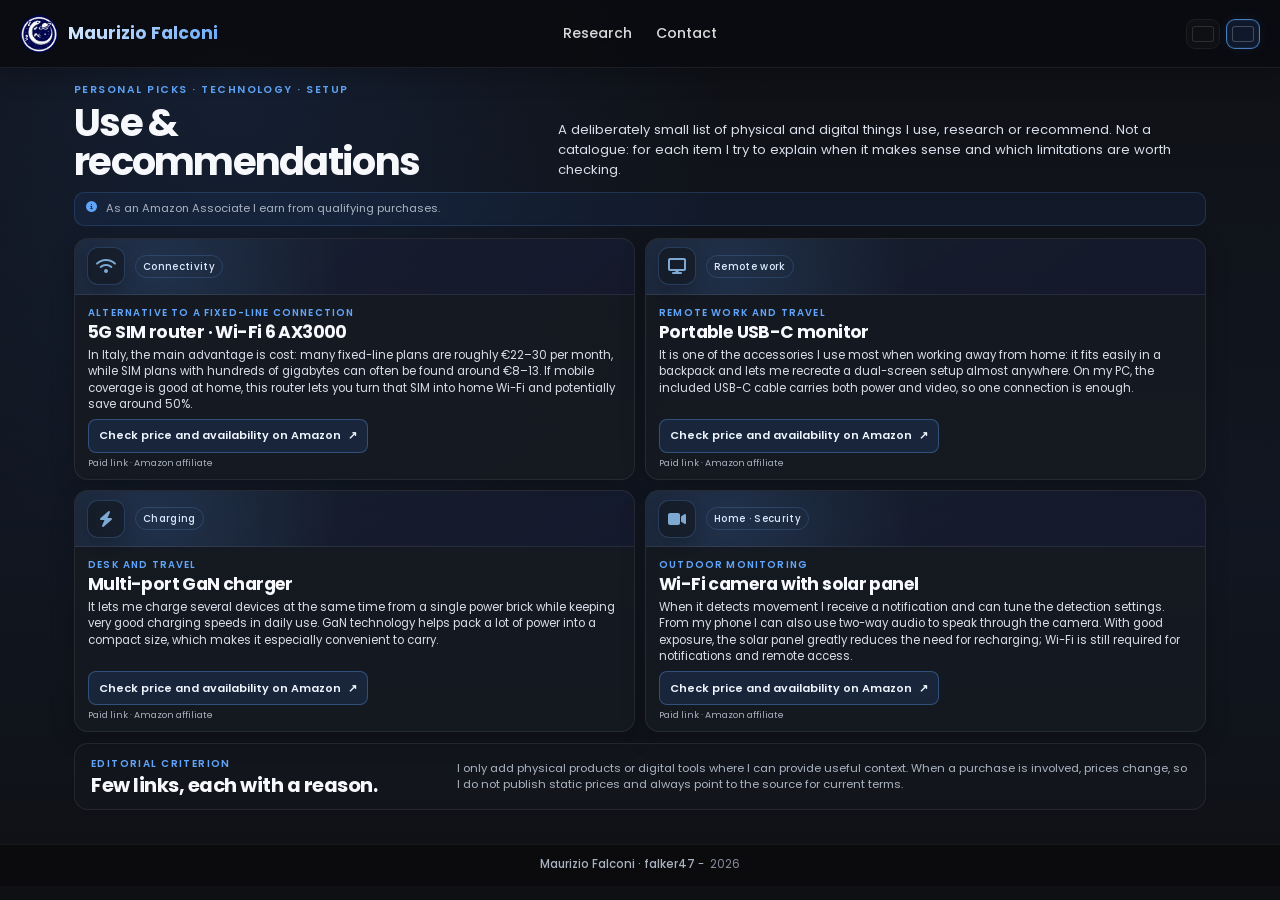
==== commit d5799560: "fix: make legacy site footer references use master site" ====
--- a/consigli.html
+++ b/consigli.html
@@ -280,7 +280,6 @@
           <span data-i18n="footerName">Maurizio Falconi</span> · falker47
         </a>
         <span class="footer-separator" aria-hidden="true">&nbsp;-&nbsp;</span>
-        <a href="https://falker47.github.io/Nexus-portfolio/">Nexus Portfolio</a>
         <span id="currentYear"></span>
       </p>
     </footer>
